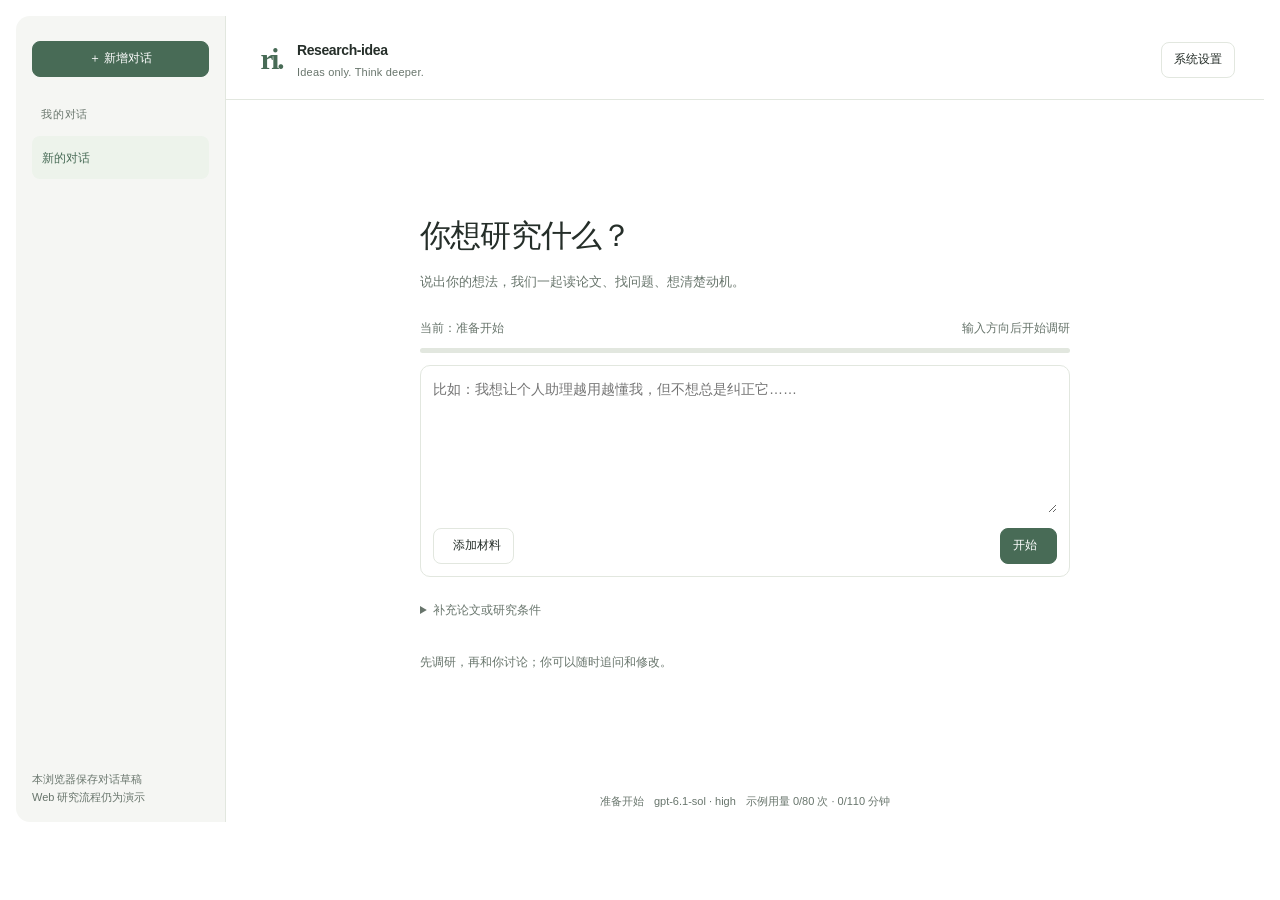
==== src/research_idea/web_assets/index.html @ 81be1375 "Connect Codex model discovery and simplify Web dialogs and progress" ====
<!doctype html>
<html lang="zh-CN"><head><meta charset="utf-8"><meta name="viewport" content="width=device-width, initial-scale=1"><title>Research-idea</title><style>body{margin:0;padding:16px;background:light-dark(#fff,#202421);color-scheme:light dark}#ri-web-preview{max-width:1280px;margin:auto}</style></head><body>
<div id="ri-web-preview" aria-label="Research-idea 0.8.0 界面设计预览">
  <div class="ri-window">
    <aside class="ri-sidebar" aria-label="对话列表"><button type="button" class="ri-button ri-primary" data-action="new">＋ 新增对话</button><div class="ri-sidebarlabel">我的对话</div><div id="ri-conversations"></div><small class="ri-tiny ri-muted" style="margin-top:auto">本浏览器保存对话草稿<br>Web 研究流程仍为演示</small></aside>
    <div class="ri-workspace">
      <header class="ri-header"><div class="ri-brand"><span class="ri-mark">ri.</span><div><b>Research-idea</b><small>Ideas only. Think deeper.</small></div></div><button class="ri-button cursor-interaction" data-action="settings">系统设置</button></header>
      <main id="ri-content"></main>
      <footer class="ri-footer"><span id="ri-status"></span><span id="ri-model-label"></span><span id="ri-budget"></span></footer>
    </div>
  </div>
  <dialog id="ri-dialog" aria-labelledby="ri-dialog-title"><div class="ri-dialog-head"><h2 id="ri-dialog-title">系统设置</h2><button class="ri-button ri-quiet cursor-interaction" data-action="back-discuss" aria-label="关闭弹窗">关闭 ×</button></div><div id="ri-dialog-content"></div><div id="ri-dialog-notice" class="ri-notice" role="status" aria-live="polite"></div></dialog>
  <div id="ri-notice" class="ri-notice" role="status" aria-live="polite"></div>
</div>
<style>
  #ri-web-preview { --ri-bg:light-dark(#fff,#202421);--ri-side:light-dark(#f5f6f3,#191d1a);--ri-surface:light-dark(#f9faf7,#272d28);--ri-text:light-dark(#252e29,#e6ebe6);--ri-muted:light-dark(#68756c,#a7b3a9);--ri-line:light-dark(#e2e7df,#3d473e);--ri-accent:light-dark(#486b56,#b4d3bd);--ri-onaccent:light-dark(#fff,#173322);--ri-soft:light-dark(#edf3eb,#303f32);--ri-warn:light-dark(#8c602c,#dec59d);--ri-warnbg:light-dark(#fbf5e9,#3c3427);--ri-red:light-dark(#ac4f43,#f3b5a8);font-family:Inter,-apple-system,BlinkMacSystemFont,"Segoe UI","PingFang SC","Microsoft YaHei",sans-serif;font-size:14px;line-height:1.65;color:var(--ri-text);width:100%;color-scheme:light dark}
  #ri-web-preview * {box-sizing:border-box} #ri-web-preview [hidden]{display:none!important} #ri-web-preview p,#ri-web-preview h2,#ri-web-preview h3,#ri-web-preview h4{margin:0} #ri-web-preview button,#ri-web-preview input,#ri-web-preview select,#ri-web-preview textarea{font:inherit} #ri-web-preview button{color:inherit} #ri-web-preview a{color:var(--ri-accent);text-underline-offset:3px;overflow-wrap:anywhere} #ri-web-preview svg{flex-shrink:0;width:16px;height:16px;vertical-align:middle} #ri-web-preview button:focus-visible,#ri-web-preview a:focus-visible,#ri-web-preview summary:focus-visible{outline:2px solid var(--ri-accent);outline-offset:3px}
  #ri-web-preview .ri-previewbar{display:flex;justify-content:space-between;align-items:center;gap:12px;flex-wrap:wrap;font-size:12px;color:var(--ri-muted);padding:4px 95px 14px 0} #ri-web-preview .ri-previewbar label{display:flex;align-items:center;gap:8px} #ri-web-preview .ri-previewbar select{padding:4px 7px;border:1px solid var(--ri-line);background:var(--ri-bg);color:var(--ri-text);border-radius:6px}
  #ri-web-preview .ri-window{display:grid;grid-template-columns:202px minmax(0,1fr);border:1px solid var(--ri-line);border-radius:14px;overflow:hidden;background:var(--ri-bg);min-height:820px} #ri-web-preview .ri-sidebar{padding:25px 16px 16px;background:var(--ri-side);display:flex;flex-direction:column;border-right:1px solid var(--ri-line);gap:10px;min-width:0} #ri-web-preview .ri-brand{display:flex;align-items:center;gap:9px;margin-bottom:19px} #ri-web-preview .ri-brand b{font-size:14px;font-weight:600;letter-spacing:-.4px} #ri-web-preview .ri-brand small{display:block;font-size:11px;letter-spacing:.2px;color:var(--ri-muted);margin-top:1px} #ri-web-preview .ri-mark{display:grid;place-content:center;width:33px;height:36px;color:var(--ri-accent);font-family:Georgia,serif;font-size:29px;font-weight:bold;letter-spacing:-2px} #ri-web-preview .ri-sidebarlabel{font-size:11px;color:var(--ri-muted);margin:18px 9px 3px;letter-spacing:.8px} #ri-web-preview .ri-project{display:block;width:100%;background:none;border:0;text-align:left;border-radius:8px;padding:10px;margin-bottom:5px;overflow-wrap:anywhere} #ri-web-preview .ri-project[aria-current="page"]{background:var(--ri-soft);color:var(--ri-accent)} #ri-web-preview .ri-project small{display:block;font-size:11px;color:var(--ri-muted);margin-top:3px} #ri-web-preview .ri-project strong{font-weight:500;font-size:12px} #ri-web-preview .ri-sidebottom{margin-top:auto;padding-top:55px;display:grid;gap:5px} #ri-web-preview .ri-navbutton{display:flex;align-items:center;gap:9px;background:transparent;border:0;border-radius:7px;text-align:left;padding:9px;font-size:12px} #ri-web-preview .ri-navbutton:hover,#ri-web-preview .ri-project:hover{background:var(--ri-soft)} #ri-web-preview .ri-local{display:flex;align-items:center;gap:7px;font-size:11px;color:var(--ri-muted);padding:16px 9px 0;border-top:1px solid var(--ri-line);margin-top:8px} #ri-web-preview .ri-local>span:last-child{margin-left:auto}
  #ri-web-preview .ri-workspace{min-width:0;display:flex;flex-direction:column} #ri-web-preview .ri-header{display:flex;justify-content:space-between;align-items:center;gap:15px;flex-wrap:wrap;padding:23px 29px 18px} #ri-web-preview .ri-overline{display:block;color:var(--ri-muted);font-size:11px;letter-spacing:.3px;margin-bottom:4px} #ri-web-preview .ri-header h2{font-size:18px;letter-spacing:-.4px;font-weight:600} #ri-web-preview .ri-tabs{display:flex;gap:23px;align-items:center;flex-wrap:wrap;padding:0 29px;border-bottom:1px solid var(--ri-line)} #ri-web-preview .ri-tab{display:flex;gap:6px;align-items:center;padding:11px 0;border:0;border-bottom:2px solid transparent;background:none;font-size:12px;white-space:nowrap;color:var(--ri-muted)} #ri-web-preview .ri-tab[aria-current="page"]{border-bottom-color:var(--ri-accent);color:var(--ri-accent);font-weight:600} #ri-web-preview .ri-tab span{font-size:11px} #ri-web-preview .ri-tab-extra{margin-left:auto;font-size:11px} #ri-web-preview #ri-content{padding:25px 29px 28px;flex:1;min-width:0} #ri-web-preview .ri-footer{display:flex;justify-content:space-between;align-items:center;gap:10px;flex-wrap:wrap;padding:12px 23px;border-top:1px solid var(--ri-line);font-size:11px;color:var(--ri-muted);background:var(--ri-surface)} #ri-web-preview .ri-footer>span{display:flex;align-items:center;gap:6px} #ri-web-preview .ri-dot{display:inline-block;width:6px;height:6px;border-radius:50%;background:var(--ri-accent);flex-shrink:0}
  #ri-web-preview .ri-button{display:inline-flex;align-items:center;justify-content:center;gap:7px;min-height:35px;border:1px solid var(--ri-line);background:var(--ri-bg);border-radius:8px;padding:7px 12px;font-size:12px;white-space:normal;text-align:center} #ri-web-preview .ri-button:hover{background:var(--ri-soft)} #ri-web-preview .ri-primary{background:var(--ri-accent);border-color:var(--ri-accent);color:var(--ri-onaccent)} #ri-web-preview .ri-primary:hover{filter:brightness(.96);background:var(--ri-accent)} #ri-web-preview .ri-quiet{border:0;background:transparent;padding-left:5px;padding-right:5px} #ri-web-preview .ri-wide{width:100%} #ri-web-preview .ri-textbutton{background:none;border:0;color:var(--ri-accent);padding:0;text-align:left;text-decoration:underline;text-decoration-color:transparent;text-underline-offset:3px;font-size:inherit} #ri-web-preview .ri-textbutton:hover{text-decoration-color:currentColor} #ri-web-preview .ri-row{display:flex;align-items:center;gap:10px;flex-wrap:wrap} #ri-web-preview .ri-between{justify-content:space-between} #ri-web-preview .ri-muted{color:var(--ri-muted)} #ri-web-preview .ri-small{font-size:12px} #ri-web-preview .ri-tiny{font-size:11px} #ri-web-preview .ri-stack{display:grid;gap:17px} #ri-web-preview .ri-section-title{font-size:16px;font-weight:600;letter-spacing:-.2px} #ri-web-preview .ri-eyebrow{font-size:11px;letter-spacing:1.5px;color:var(--ri-accent);text-transform:uppercase;margin-bottom:7px} #ri-web-preview .ri-pill{display:inline-flex;align-items:center;gap:5px;font-size:11px;color:var(--ri-accent);background:var(--ri-soft);padding:3px 7px;border-radius:5px} #ri-web-preview .ri-rule{border:0;border-top:1px solid var(--ri-line);margin:21px 0} #ri-web-preview .ri-panel{border:1px solid var(--ri-line);border-radius:10px;background:var(--ri-bg);padding:17px} #ri-web-preview .ri-note{border-radius:8px;padding:12px 15px;background:var(--ri-soft);color:var(--ri-accent);font-size:12px} #ri-web-preview .ri-note.warning{background:var(--ri-warnbg);color:var(--ri-warn)} #ri-web-preview .ri-note p+p{margin-top:6px}
  #ri-web-preview .ri-steps{display:flex;align-items:center;justify-content:space-between;gap:9px;font-size:11px;margin-bottom:24px;color:var(--ri-muted);flex-wrap:wrap} #ri-web-preview .ri-step{display:flex;align-items:center;gap:5px} #ri-web-preview .ri-step.current{color:var(--ri-accent);font-weight:600} #ri-web-preview .ri-stepnum{display:grid;place-content:center;width:19px;height:19px;border-radius:50%;background:var(--ri-side)} #ri-web-preview .ri-step.current .ri-stepnum{background:var(--ri-soft)} #ri-web-preview .ri-stepsep{flex:1;height:1px;background:var(--ri-line);min-width:8px}
  #ri-web-preview .ri-intro{display:flex;justify-content:space-between;align-items:flex-start;gap:18px;margin-bottom:20px} #ri-web-preview .ri-intro h3{font-size:20px;letter-spacing:-.5px;font-weight:600;margin-bottom:5px} #ri-web-preview .ri-intro p{color:var(--ri-muted);font-size:12px} #ri-web-preview .ri-background{background:var(--ri-surface);border-radius:9px;padding:15px 18px;margin-bottom:20px;font-size:12px} #ri-web-preview details summary{color:var(--ri-muted);font-size:12px;cursor:inherit} #ri-web-preview details[open] summary{margin-bottom:10px} #ri-web-preview .ri-background p{margin:6px 0 10px} #ri-web-preview .ri-candidates{display:grid;gap:10px;margin:13px 0 21px} #ri-web-preview .ri-candidate{border:1px solid var(--ri-line);border-radius:9px;padding:14px 16px} #ri-web-preview .ri-candidate.suggested{border-color:color-mix(in srgb,var(--ri-accent) 40%,var(--ri-line))} #ri-web-preview .ri-candidate h4{font-size:14px;font-weight:600;margin:6px 0 6px} #ri-web-preview .ri-candidate p{font-size:12px;color:var(--ri-muted)} #ri-web-preview .ri-candidate details{margin-top:10px;font-size:12px} #ri-web-preview .ri-candidate details p{margin:7px 0;color:var(--ri-text)} #ri-web-preview .ri-question{display:flex;gap:10px;margin:18px 0 15px;font-size:13px} #ri-web-preview .ri-question>i,#ri-web-preview .ri-question>svg{color:var(--ri-accent);margin-top:3px} #ri-web-preview .ri-question small{display:block;color:var(--ri-muted);font-size:11px;margin-top:5px}
  #ri-web-preview .ri-composer{border:1px solid var(--ri-line);border-radius:10px;padding:12px;background:var(--ri-bg)} #ri-web-preview .ri-composer textarea{width:100%;resize:vertical;min-height:65px;border:0;outline-offset:3px;background:transparent;color:var(--ri-text);font-size:13px;padding:0} #ri-web-preview .ri-composer .ri-row{margin-top:8px} #ri-web-preview .ri-next{margin-top:14px;display:flex;justify-content:space-between;align-items:center;gap:12px;flex-wrap:wrap} #ri-web-preview .ri-message{padding:12px 14px;background:var(--ri-surface);border-radius:8px;margin:12px 0;font-size:12px;overflow-wrap:anywhere} #ri-web-preview .ri-message strong{display:block;font-size:11px;color:var(--ri-muted);margin-bottom:4px} #ri-web-preview .ri-message.user{margin-left:32px;background:var(--ri-soft)}
  #ri-web-preview .ri-welcome{padding:37px 12px 23px;max-width:650px;margin:auto} #ri-web-preview .ri-welcome h3{font-family:Georgia,"Songti SC",serif;font-weight:500;font-size:31px;line-height:1.35;letter-spacing:-.8px;margin:14px 0} #ri-web-preview .ri-welcome>p{font-size:13px;color:var(--ri-muted);margin-bottom:26px} #ri-web-preview .ri-welcome textarea{min-height:135px} #ri-web-preview .ri-presets{display:flex;gap:9px;flex-wrap:wrap;margin:18px 0} #ri-web-preview .ri-presets button{background:var(--ri-side);border:0;border-radius:7px;font-size:11px;padding:7px 10px} #ri-web-preview .ri-welcome .ri-note{margin-top:28px}
  #ri-web-preview .ri-logline{display:grid;grid-template-columns:51px 1fr;gap:10px;padding:12px 0;border-bottom:1px solid var(--ri-line);font-size:12px} #ri-web-preview .ri-logline small{font-size:11px;color:var(--ri-muted)} #ri-web-preview .ri-logtag{font-size:11px;color:var(--ri-accent);padding-top:2px} #ri-web-preview .ri-running{padding:20px 0} #ri-web-preview .ri-running h3{font-size:21px;font-weight:600;margin:13px 0 7px} #ri-web-preview .ri-spinner{display:inline-block;width:17px;height:17px;border:2px solid var(--ri-line);border-top-color:var(--ri-accent);border-radius:50%;animation:ri-spin 1.2s linear infinite} @keyframes ri-spin{to{transform:rotate(360deg)}} @media(prefers-reduced-motion:reduce){#ri-web-preview .ri-spinner{animation:none}}
  #ri-web-preview .ri-formgrid{display:grid;grid-template-columns:1fr 1fr;gap:16px} #ri-web-preview .ri-field{display:grid;gap:6px;min-width:0;font-size:12px} #ri-web-preview .ri-field>span{font-weight:500} #ri-web-preview .ri-field small{font-size:11px;color:var(--ri-muted)} #ri-web-preview .ri-input,#ri-web-preview .ri-field input,#ri-web-preview .ri-field select,#ri-web-preview .ri-field textarea{width:100%;min-width:0;min-height:36px;padding:8px 10px;border:1px solid var(--ri-line);border-radius:7px;color:var(--ri-text);background:var(--ri-bg);font-size:12px} #ri-web-preview .ri-field textarea{min-height:88px;resize:vertical} #ri-web-preview .ri-check{display:flex;align-items:center;gap:8px;font-size:12px} #ri-web-preview input[type=checkbox]{accent-color:var(--ri-accent);width:15px;height:15px;min-height:0} #ri-web-preview .ri-full{grid-column:1/-1} #ri-web-preview .ri-subtabs{display:flex;gap:6px;flex-wrap:wrap;margin-bottom:25px} #ri-web-preview .ri-subtab{border:0;border-radius:6px;background:transparent;padding:7px 10px;font-size:12px;color:var(--ri-muted)} #ri-web-preview .ri-subtab[aria-current="page"]{background:var(--ri-soft);color:var(--ri-accent)} #ri-web-preview .ri-settings-end{margin-top:23px;padding-top:17px;border-top:1px solid var(--ri-line);display:flex;justify-content:space-between;gap:10px;align-items:center} #ri-web-preview .ri-venues{display:grid;grid-template-columns:repeat(4,minmax(0,1fr));gap:8px} #ri-web-preview .ri-venues label{font-size:11px} #ri-web-preview .ri-account{display:flex;gap:12px;align-items:center;margin:15px 0 22px;padding:13px;background:var(--ri-surface);border-radius:8px} #ri-web-preview .ri-account strong{font-weight:500;font-size:12px} #ri-web-preview .ri-account small{display:block;font-size:11px;color:var(--ri-muted)}
  #ri-web-preview .ri-paper{padding:17px 0;border-bottom:1px solid var(--ri-line)} #ri-web-preview .ri-paper h4{font-size:13px;font-weight:600;line-height:1.5;margin:7px 0} #ri-web-preview .ri-paper p{font-size:12px;color:var(--ri-muted);margin:5px 0 10px} #ri-web-preview .ri-paper .ri-row{font-size:11px;color:var(--ri-muted)} #ri-web-preview .ri-quote{border-left:2px solid var(--ri-accent);padding:10px 14px;background:var(--ri-surface);font-size:12px;margin:12px 0;overflow-wrap:anywhere} #ri-web-preview .ri-report{max-width:650px;margin:auto} #ri-web-preview .ri-report h3{font-family:Georgia,"Songti SC",serif;font-size:26px;font-weight:500;line-height:1.5;margin:13px 0 24px} #ri-web-preview .ri-report section{margin:22px 0} #ri-web-preview .ri-report h4{font-size:12px;font-weight:600;color:var(--ri-accent);margin-bottom:7px} #ri-web-preview .ri-report p{font-size:13px;line-height:1.95} #ri-web-preview .ri-report .ri-cite{display:inline;padding:0 3px;color:var(--ri-accent);font-size:11px;background:var(--ri-soft);border:0;border-radius:3px} #ri-web-preview .ri-memoryitem{padding:15px 0;border-bottom:1px solid var(--ri-line);font-size:12px} #ri-web-preview .ri-memoryitem p{margin:8px 0} #ri-web-preview .ri-helpstep{display:flex;gap:13px;align-items:flex-start;padding:15px 0} #ri-web-preview .ri-helpstep>b{display:grid;place-content:center;background:var(--ri-soft);color:var(--ri-accent);border-radius:50%;width:26px;height:26px;flex-shrink:0;font-size:12px} #ri-web-preview .ri-helpstep p{font-size:12px;color:var(--ri-muted);margin-top:4px} #ri-web-preview .ri-notice{min-height:29px;padding:7px 2px;color:var(--ri-accent);font-size:12px} #ri-web-preview .ri-empty{padding:55px 10px;text-align:center;color:var(--ri-muted)} #ri-web-preview .ri-empty h3{color:var(--ri-text);font-weight:500;margin-bottom:10px} #ri-web-preview .ri-helpmap{display:grid;grid-template-columns:125px 1fr;gap:12px;font-size:12px} #ri-web-preview .ri-helpmap span:nth-child(odd){color:var(--ri-accent)}
  @media(min-width:801px){#ri-web-preview[data-compact="true"] .ri-window{grid-template-columns:166px minmax(0,1fr)}}
  @media(max-width:800px){#ri-web-preview .ri-window{grid-template-columns:166px minmax(0,1fr)}#ri-web-preview .ri-sidebar{padding:20px 10px 13px}#ri-web-preview .ri-brand{gap:5px}#ri-web-preview .ri-brand b{font-size:12px}#ri-web-preview .ri-brand small{font-size:11px}#ri-web-preview .ri-header{padding:20px}#ri-web-preview #ri-content{padding:22px 20px}#ri-web-preview .ri-tabs{padding:0 20px;gap:16px}#ri-web-preview .ri-tab-extra{margin-left:0}#ri-web-preview .ri-steps{font-size:11px;gap:5px}#ri-web-preview .ri-stepsep{min-width:3px}#ri-web-preview .ri-venues{grid-template-columns:repeat(3,minmax(0,1fr))}}
  @media(max-width:600px){#ri-web-preview .ri-previewbar{padding-right:0}#ri-web-preview .ri-window{grid-template-columns:1fr;min-height:0}#ri-web-preview .ri-sidebar{border-right:0;border-bottom:1px solid var(--ri-line);padding:12px;display:grid;grid-template-columns:1fr auto;gap:8px}#ri-web-preview .ri-brand{margin:0}#ri-web-preview .ri-sidebar>.ri-button{width:auto}#ri-web-preview .ri-sidebarlabel,#ri-web-preview #ri-projects,#ri-web-preview .ri-sidebottom .ri-local{display:none}#ri-web-preview .ri-sidebottom{padding:0;display:flex;margin:0;justify-content:flex-end}#ri-web-preview .ri-navbutton{font-size:11px;padding:7px}#ri-web-preview .ri-header{padding:17px 16px}#ri-web-preview .ri-header h2{font-size:17px}#ri-web-preview .ri-header>.ri-button{font-size:11px}#ri-web-preview .ri-tabs{padding:0 16px;gap:14px}#ri-web-preview .ri-tab{font-size:11px}#ri-web-preview .ri-tab-extra{font-size:11px}#ri-web-preview #ri-content{padding:20px 16px}#ri-web-preview .ri-formgrid{grid-template-columns:1fr}#ri-web-preview .ri-venues{grid-template-columns:repeat(2,minmax(0,1fr))}#ri-web-preview .ri-intro{flex-wrap:wrap}#ri-web-preview .ri-steps{justify-content:flex-start;row-gap:8px;font-size:11px}#ri-web-preview .ri-stepsep{flex:0;width:6px}#ri-web-preview .ri-welcome{padding:20px 0}#ri-web-preview .ri-welcome h3{font-size:27px}#ri-web-preview .ri-next{align-items:stretch}#ri-web-preview .ri-next>.ri-button{width:100%}#ri-web-preview .ri-helpmap{grid-template-columns:95px 1fr}#ri-web-preview .ri-footer{padding:12px 16px;font-size:11px}#ri-web-preview .ri-previewbar>span .ri-muted{display:block}#ri-web-preview .ri-field input,#ri-web-preview .ri-field select,#ri-web-preview .ri-field textarea,#ri-web-preview .ri-composer textarea{font-size:16px}}
  @media(pointer:coarse){#ri-web-preview button,#ri-web-preview select{min-height:44px}}
  #ri-web-preview .ri-window{min-height:650px}
  #ri-web-preview .ri-overline{display:none}
  #ri-web-preview .ri-steps{display:none}
  #ri-web-preview .ri-materials{margin-left:auto;padding:10px 0}
  #ri-web-preview .ri-materials[open]{flex-basis:100%;margin:0}
  #ri-web-preview .ri-materials .ri-row{margin:10px 0}
  #ri-web-preview .ri-advanced{margin-top:24px}
  #ri-web-preview .ri-welcome{padding:65px 0 45px}
  #ri-web-preview .ri-welcomehint{margin-top:32px!important;font-size:12px!important}
  #ri-web-preview .ri-conversation{font-size:14px;line-height:1.85;max-width:680px;margin:auto}
  #ri-web-preview .ri-conversation p{margin:14px 0}
  #ri-web-preview .ri-conversation h4{margin-top:20px;font-size:15px;font-weight:600}
  #ri-web-preview .ri-speaker{display:flex;align-items:center;gap:8px;font-size:12px;font-weight:600;color:var(--ri-accent);margin-bottom:18px}
  #ri-web-preview .ri-speaker span{margin-left:auto;font-weight:400;color:var(--ri-muted)}
  #ri-web-preview .ri-next{margin:24px 0 12px}
  #ri-web-preview .ri-composer textarea{font-size:14px}
  @media(max-width:600px){#ri-web-preview .ri-welcome{padding:24px 0}#ri-web-preview .ri-window{min-height:0}#ri-web-preview .ri-conversation{font-size:14px}}
  #ri-web-preview .ri-window{display:grid;grid-template-columns:210px minmax(0,1fr);min-height:720px;border:0}
  #ri-web-preview .ri-header{border-bottom:1px solid var(--ri-line)}
  #ri-web-preview .ri-header .ri-brand{margin:0}
  #ri-web-preview #ri-content{width:100%;max-width:800px;margin:auto;padding:36px 22px;min-height:500px}
  #ri-web-preview .ri-footer{max-width:800px;margin:auto;background:none;border:0}
  #ri-web-preview dialog{color:var(--ri-text);background:var(--ri-bg);border:1px solid var(--ri-line);border-radius:16px;width:min(740px,calc(100vw - 32px));max-height:85vh;padding:24px;overflow:auto;box-shadow:0 20px 80px #0003}
  #ri-web-preview dialog::backdrop{background:#0005;backdrop-filter:blur(3px)}
  #ri-web-preview .ri-dialog-head{display:flex;align-items:center;justify-content:space-between;gap:16px;margin-bottom:24px}
  #ri-web-preview .ri-dialog-head h2{font-size:20px;font-weight:600}
  #ri-web-preview .ri-stepcard{display:flex;justify-content:space-between;align-items:center;gap:12px;padding:12px 15px;margin:9px 0;background:var(--ri-surface);border-radius:9px;font-size:13px}
  #ri-web-preview .ri-stepcard small{display:block;color:var(--ri-muted);font-size:12px}
  #ri-web-preview .ri-modal-links{display:flex;flex-wrap:wrap;gap:8px;margin-top:24px;border-top:1px solid var(--ri-line);padding-top:20px}
  #ri-web-preview .ri-stage-progress{margin:22px 0 12px;font-size:12px;color:var(--ri-muted)}
  #ri-web-preview .ri-stage-progress progress{display:block;width:100%;height:5px;appearance:none;border:0;border-radius:5px;overflow:hidden;background:var(--ri-line);margin-top:10px}
  #ri-web-preview progress::-webkit-progress-bar{background:var(--ri-line)}
  #ri-web-preview progress::-webkit-progress-value{background:var(--ri-accent)}
  #ri-web-preview progress::-moz-progress-bar{background:var(--ri-accent)}
  #ri-web-preview .ri-discussion-hint{font-size:12px;color:var(--ri-muted);margin:12px 0!important}
  @media(max-width:600px){#ri-web-preview dialog{padding:18px}#ri-web-preview #ri-content{padding:26px 8px}#ri-web-preview .ri-stepcard{flex-wrap:wrap}#ri-web-preview .ri-window{grid-template-columns:1fr}#ri-web-preview .ri-sidebar{display:block}#ri-web-preview .ri-sidebarlabel{display:block}#ri-web-preview #ri-conversations{display:flex;flex-wrap:wrap;gap:6px;margin:12px 0}#ri-web-preview #ri-conversations button{width:auto}#ri-web-preview .ri-sidebar>small{display:none}}
</style>
<script>
(() => {
  const root = document.getElementById('ri-web-preview');
  const h = value => String(value ?? '').replace(/[&<>"']/g, c => ({'&':'&amp;','<':'&lt;','>':'&gt;','"':'&quot;',"'":'&#39;'}[c]));
  const icon = name => `<i data-lucide="${name}" aria-hidden="true"></i>`;
  const btn = (action, label, primary=false) => `<button type="button" class="ri-button ${primary?'ri-primary':''} cursor-interaction" data-action="${action}">${label}</button>`;
  const projects = ['新的对话'];
  const conversations = [{}];
  const venues = ['NeurIPS','ICML','ICLR','ACL','EMNLP','NAACL','COLM','AAAI','IJCAI','AAMAS','KDD','ICDM','ICDE','SIGMOD','VLDB','ACM MM','CVPR','ICCV','SIGIR','WWW'];
  const catalogs = {}; let loadingModels=false; let modelRequest=0;
  const state = {page:'discussion',phase:'new',project:0,settings:'model',memory:'notes',paper:null,draft:'',topic:'',messages:[],scope:'research',files:[],customSkills:[],model:'gpt-6.1-sol',effort:'high',backend:'codex',calls:80,minutes:110,papers:6,fields:{},chosenVenues:new Set(venues),search:'',sort:'relevance'};
  const papers = [
    {title:'Aligning LLM Agents by Learning Latent Preference from User Edits',short:'PRELUDE / CIPHER',venue:'NeurIPS 2024',year:2024,status:'已阅读全文',kind:'学习用户偏好',url:'https://arxiv.org/abs/2404.15269',impact:'用户的编辑可以转化成偏好，帮助减少后续修改。它是当前问题必须认真比较的已有回应。'},
    {title:'Context Steering: Controllable Personalization at Inference Time',short:'Context Steering',venue:'arXiv · cs',year:2024,status:'已阅读全文',kind:'应用已知偏好',url:'https://arxiv.org/abs/2405.01768',impact:'给定用户偏好，已有方法可以影响新请求的回答。跨请求使用偏好本身不能直接当作新的问题。'},
    {title:'待补充的最接近工作',short:'主动偏好获取',venue:'检索计划',year:2026,status:'待检索',kind:'当前阅读问题',url:'',impact:'重点查清：主动询问取得哪些信息，是否仍要求用户重新检查已经委托的内容。'}
  ];
  const notes = ['利用过去交流减少用户反复交代，同时理解不同情境下的选择。','不预设困难一定来自记忆过时；先看现有方法已经解决什么。','只形成背景、现有方法、问题、动机与研究主张。'];
  const saved = window.openai?.widgetState?.privateContent;
  if(saved && saved.design===2 && ['discussion','papers','report','memory','settings','help'].includes(saved.page)){state.page=saved.page;if(['new','running','direction','problem','done','error','stopped'].includes(saved.phase))state.phase=saved.phase;}
  const persist = () => {saveConversation();storeConversations();window.openai?.setWidgetState?.({modelContent:{preview:'Research-idea 0.8.0',page:state.page,phase:state.phase},privateContent:{design:2,page:state.page,phase:state.phase}})?.catch(()=>{});};
  const notify = text => {root.querySelector('#ri-notice').textContent=text;root.querySelector('#ri-dialog-notice').textContent=text;};
  const field = (name,label,value,type='text',hint='') => `<label class="ri-field"><span>${label}</span><input name="${name}" type="${type}" value="${h(state.fields[name]??value)}" ${type==='number'?'min="1" step="1"':''}>${hint?`<small>${hint}</small>`:''}</label>`;
  const select = (name,label,options,value,hint='') => `<label class="ri-field"><span>${label}</span><select name="${name}">${options.map(x=>{const [v,l]=Array.isArray(x)?x:[x,x];return `<option value="${h(v)}" ${String(state.fields[name]??value)===String(v)?'selected':''}>${h(l)}</option>`}).join('')}</select>${hint?`<small>${hint}</small>`:''}</label>`;
  const check = (name,label,yes=true) => `<label class="ri-check"><input type="checkbox" name="${name}" ${(state.fields[name]??yes)?'checked':''}>${label}</label>`;
  const steps = () => {const current={new:0,running:2,direction:1,problem:3,done:4,error:2,stopped:2}[state.phase];return `<div class="ri-steps" aria-label="研究进度">${['调研方向','讨论方向','深入比较','讨论问题','研究主张'].map((x,i)=>`${i?'<span class="ri-stepsep"></span>':''}<span class="ri-step ${i===current?'current':''}" ${i===current?'aria-current="step"':''}><span class="ri-stepnum">${i<current?'✓':i+1}</span>${x}</span>`).join('')}</div>`};
  function composer(){return `${stageProgress()}<p class="ri-discussion-hint">在这里讨论、修改当前内容，也可以要求补查文献。准备进入下一阶段时，点击<strong>继续</strong>。</p><div class="ri-composer"><textarea id="ri-draft" aria-label="给研究助手的意见" placeholder="直接说哪里不合理，或让它把一个地方讲清楚…">${h(state.draft)}</textarea><div class="ri-row ri-between"><div class="ri-row"><button class="ri-button ri-quiet cursor-interaction" data-action="input-file">${icon('paperclip')} 添加文字材料</button><span class="ri-tiny ri-muted">发送：讨论与修改</span></div>${btn('send','发送 '+icon('arrow-up'),true)}</div></div>`;}
  function logs(){return `<div class="ri-logline"><span class="ri-logtag">检索</span><div>按不同思路检索，筛选相关论文<br><small>初步发现 → 按相关度与时间选读</small></div></div><div class="ri-logline"><span class="ri-logtag">阅读</span><div>核对 CIPHER 的偏好更新规则<br><button class="ri-textbutton cursor-interaction" data-paper="0">查看论文及 Algorithm 1</button></div></div><div class="ri-logline"><span class="ri-logtag">分析方法</span><div>理解原文 · 比较已有回应 · 推导问题与动机</div></div><div class="ri-logline"><span class="ri-logtag">本轮变化</span><div>合并相近方向，保留已有方法取得的进展<br><button class="ri-textbutton cursor-interaction" data-action="changes">查看具体修订</button></div></div>`;}
  function running(){const error=state.phase==='error',stopped=state.phase==='stopped';return `${stageProgress()}<div class="ri-running"><div class="ri-row">${error?icon('circle-alert'):stopped?icon('pause'):'<span class="ri-spinner" aria-label="正在运行"></span>'}<span class="ri-small ri-muted">${error?'模型连接暂时中断':stopped?'已停止，进度已保存':state.runStep===1?'正在调研方向':'正在深入比较'}</span></div><h3>${error?'这一步暂时没有完成':stopped?'随时可以从这里继续':state.runStep===1?'检索论文，梳理已有方法':'正在核对最接近工作的细节'}</h3><p class="ri-small ri-muted">${error?'网络连接失败 · 第 1 / 10 次重试 · 30 秒后自动重试':stopped?'已经完成的阅读和讨论会继续使用。':state.runStep===1?'演示状态；真实调研请使用 CLI。':'当前阅读：PRELUDE / CIPHER · Algorithm 1 与相邻解释'}</p></div>${error?`<div class="ri-note warning">已保存之前的研究进度。可以立即重试，也可以检查模型连接。<div class="ri-row" style="margin-top:12px">${btn('retry','立即重试',true)}${btn('model','检查连接')}${btn('stop','停止任务')}</div></div><details style="margin-top:18px"><summary class="cursor-interaction">错误详情与其他情况</summary><p class="ri-small">网络、API、模型不可用或额度不足会显示具体原因。最多每 30 秒重试一次，共 10 次；仍失败则停下并保留进度。预算用完时可调整预算后继续。</p></details>`:stopped?btn('resume','恢复研究 '+icon('play'),true):`<div class="ri-note">正在运行，输入区暂时收起。完成当前阶段后会自动停下来与你讨论。</div><div style="margin-top:17px">${btn('stop',icon('square')+' 停止并保留进度')}</div>`}${stepButtons()}<details style="margin-top:20px"><summary class="cursor-interaction">详细运行记录</summary><p class="ri-tiny ri-muted">阶段：逐个深入 · 已保存的阅读可恢复 · 记录包含任务摘要、引用校验和重试情况。</p></details>`;}
  function literature(){if(state.paper!==null)return paperDetail();const query=state.search.toLowerCase();let list=papers.map((p,i)=>({...p,i})).filter(p=>`${p.title} ${p.short} ${p.kind}`.toLowerCase().includes(query));if(state.sort==='recent')list.sort((a,b)=>b.year-a.year);return `<div class="ri-intro"><div><h3>文献与依据</h3><p>先看为什么读这篇，再按需打开全文和原文位置。</p></div>${btn('import-papers',icon('plus')+' 导入论文')}</div><div class="ri-row"><input class="ri-input" id="ri-paper-search" style="flex:1;width:auto" value="${h(state.search)}" placeholder="搜索已有论文" aria-label="搜索已有论文"><select class="ri-input" id="ri-paper-sort" style="width:auto" aria-label="论文排序"><option value="relevance" ${state.sort==='relevance'?'selected':''}>按相关度</option><option value="recent" ${state.sort==='recent'?'selected':''}>按时间</option></select></div><details style="margin-top:15px"><summary class="cursor-interaction">手动补查文献</summary><div class="ri-row"><input class="ri-input" id="ri-manual-query" style="flex:1;width:auto" placeholder="输入标题或检索词" aria-label="补查论文标题或检索词">${btn('manual-search','检索')}</div>${check('manual_fulltext','同时尝试获取正文')}</details><div class="ri-row ri-between" style="margin-top:19px"><span class="ri-tiny ri-muted">${list.length} 条记录 · 正文、摘要与检索计划分别标记</span><button class="ri-textbutton ri-tiny cursor-interaction" data-action="search-settings">调整范围与会议</button></div>${list.length?list.map(p=>`<article class="ri-paper"><div class="ri-row"><span class="ri-pill">${h(p.status)}</span><span>${h(p.venue)}</span><span>${h(p.kind)}</span></div><h4>${h(p.title)}</h4><p>${h(p.impact)}</p><div class="ri-row"><button class="ri-textbutton cursor-interaction" data-paper="${p.i}">阅读要点与依据 ${icon('arrow-right')}</button>${p.url?`<a href="${p.url}" target="_blank" rel="noopener noreferrer">论文链接 ↗</a>`:''}</div></article>`).join(''):'<div class="ri-empty">没有匹配的记录，可以换个关键词或手动补查。</div>'}${state.files.length?`<div class="ri-note" style="margin-top:18px">已选择的文件（预览）：${state.files.map(h).join('、')}<br>正式版会在导入后提取正文并显示读取状态。</div>`:''}`;}
  function paperDetail(){const p=papers[state.paper];return `<button class="ri-button ri-quiet cursor-interaction" data-action="paper-back">${icon('arrow-left')} 返回文献</button><div class="ri-stack" style="margin-top:18px"><span class="ri-pill">${h(p.status)} · ${h(p.venue)}</span><h3 class="ri-section-title">${h(p.title)}</h3>${p.url?`<div class="ri-row"><a href="${p.url}" target="_blank" rel="noopener noreferrer">打开论文 ↗</a><a href="${p.url.replace('/abs/','/pdf/')}" target="_blank" rel="noopener noreferrer">打开全文 ↗</a></div>`:''}<div class="ri-note"><strong>对当前问题有什么影响？</strong><p>${h(p.impact)}</p></div>${state.paper===0?`<section><h4 class="ri-small">方法实际上怎样做？</h4><p class="ri-small" style="margin-top:8px">从用户的修改中归纳偏好，按当前情境检索过去的偏好。编辑量很小时沿用当前估计；编辑量较大时重新解释修改，再写入历史。</p></section><section><h4 class="ri-small">原文依据</h4><div class="ri-quote"><span class="ri-pill">作者的方法描述</span><p style="margin-top:9px">“if cₜ ≤ δ then”</p><small class="ri-muted">Algorithm 1 · 阈值分支</small></div><p class="ri-small">这条规则说明了更新怎样发生；“用户有没有认真检查”仍是需要另行讨论的信息。</p></section>`:`<section><h4 class="ri-small">阅读重点</h4><p class="ri-small" style="margin-top:8px">比较它实际可用的信息、产生的效果，以及与当前研究问题的关系。</p></section>`}<details><summary class="cursor-interaction">展开完整论文分析</summary><div class="ri-small">研究问题 · 研究动机 · 核心洞见 · 具体方法 · 已有工作差异 · 实验设计 · 结果与解释 · 结论边界 · 研究启发</div></details>${btn('ask-paper','围绕这篇论文继续讨论')}</div>`;}
  const reportSections=[['背景','长期个人助理需要利用过去交流减少重复说明，同时理解用户在不同时间与情境下的选择。它越好用，用户就越可能把检查和判断也交给它。'],['现有方法','记忆检索、偏好学习和主动澄清已经帮助系统利用历史、吸收纠正。CIPHER 从用户修改中学习偏好，减少后续编辑，说明这条路线已有实际进展。'],['问题','用户少修改，可能是回答更合意，也可能是用户少检查了。被省去的检查，恰好可能是发现误解、产生纠正信息的工作。已有反馈利用机制正常发挥之后，这部分信息仍可能没有产生。'],['动机','如果维持准确理解始终要求用户重新审阅，助理实际省下的工作就值得重新理解。我们希望弄清，哪些正常互动能持续提供纠正，哪些仍依赖用户已经委托出去的检查。'],['研究主张','研究长期个性化带来的检查减少，如何影响纠正信息的产生，以及助理后续修正和复用用户理解的能力。']];
  function report(){if(state.phase!=='done')return `<div class="ri-empty">${icon('file-text')}<h3 style="margin-top:12px">研究主张会从讨论中形成</h3><p class="ri-small">先比较问题、说清动机。讨论完成后，点击“继续整理研究主张”。</p><div style="margin-top:20px">${btn('back-discuss','回到当前讨论',true)}</div></div>`;return `<div class="ri-row ri-between"><span class="ri-pill">研究主张 · 当前版本</span><div class="ri-row">${btn('download-md',icon('download')+' Markdown')}${btn('download-json','JSON')}</div></div><article class="ri-report"><div class="ri-eyebrow" style="margin-top:27px">Research question</div><h3>用户少检查后，助理还能持续修正对用户的理解吗？</h3>${reportSections.map(([title,text],i)=>`<section><h4>${title}</h4><p>${text}${i===1?' <button class="ri-cite cursor-interaction" data-paper="0">CIPHER ↗</button>':''}</p></section>`).join('')}</article><div class="ri-next"><span class="ri-tiny ri-muted">自动保存到 idea-时间戳 / report.md</span>${btn('revise','继续讨论与修订 '+icon('message-circle'),true)}</div><details style="margin-top:20px"><summary class="cursor-interaction">版本、保存位置与详细材料</summary><div class="ri-stack ri-small"><div>当前版本保留本轮纠正；历史讨论和原文依据随项目保存。</div>${btn('changes','查看修订记录')}${btn('output','更改保存目录')}${btn('export','重新导出已有报告')}</div></details>`;}
  function memory(){return `<div class="ri-intro"><div><h3>要点与历史</h3><p>知道它记住了什么，也能找到你当时怎么说。</p></div></div><div class="ri-subtabs">${[['notes','现行要点'],['changes','本轮修改'],['history','完整对话']].map(([v,l])=>`<button class="ri-subtab cursor-interaction" data-memory="${v}" aria-current="${state.memory===v?'page':'false'}">${l}</button>`).join('')}</div>${state.memory==='notes'?notes.map((x,i)=>`<div class="ri-memoryitem"><div class="ri-row ri-between"><span class="ri-pill">持续研究要求</span><button class="ri-textbutton ri-tiny cursor-interaction" data-correct="${i}">纠正这条</button></div><p>${h(x)}</p><button class="ri-textbutton ri-tiny cursor-interaction" data-action="history">查看来源原话</button></div>`).join('')+'<details style="margin-top:18px"><summary class="cursor-interaction">已结束的临时要求</summary><p class="ri-small">“这轮先简明解释” · 仅本轮有效 · 已结束。原话仍保留，不作为之后的长期偏好。</p></details>':state.memory==='changes'?`<div class="ri-stack"><div class="ri-note">本轮修改已保存，后续研究会使用修订后的版本。</div><div class="ri-memoryitem"><span class="ri-tiny ri-muted">问题理解</span><p>从“记忆没有及时更新”改为“用户参与改变后，纠正信息如何产生”。</p></div><div class="ri-memoryitem"><span class="ri-tiny ri-muted">已有工作比较</span><p>保留已有情境学习和主动澄清的作用，不把编辑减少直接说成失败。</p><button class="ri-textbutton cursor-interaction" data-paper="0">对应论文与依据</button></div></div>`:`<label class="ri-field"><span>查找过去的讨论</span><input id="ri-history-search" placeholder="例如：记忆过时、少修改、资源限制"></label><div id="ri-history-items">${historyRows('')}</div>`}`;}
  function historyRows(q){return [{role:'你 · 方向讨论',text:'不要预先认定问题一定来自记忆过时，也不要把普通情境推荐直接说成创新。'},{role:'研究助手 · 方向讨论',text:'先保留不同解释，再比较已有方法正常发挥后还可能留下什么困难。'},{role:'你 · 问题讨论',text:'不要把少修改直接说成问题，要比较用户是不是减少了检查。'},...state.messages.map(x=>({role:x.role==='user'?'你':'交互演示',text:x.text}))].filter(x=>x.text.includes(q)).map(x=>`<div class="ri-message"><strong>${h(x.role)}</strong>${h(x.text)}</div>`).join('')||'<div class="ri-empty">没有匹配的对话。</div>';}
  function advancedSettingsBody(){if(state.settings==='model')return `<div class="ri-formgrid">${select('backend','模型连接方式',[['codex','本地 Codex CLI'],['claude','本地 Claude Code'],['openai','OpenAI-compatible API'],['anthropic','Anthropic API']],state.backend,'已有本地登录可以直接沿用。')}${modelSelect()}</div>${['codex','claude'].includes(state.backend)?`<div class="ri-account">${icon('circle-user-round')}<div><strong>${state.backend==='codex'?'Codex':'Claude Code'} 本地连接</strong><small>模型目录不代表登录或调用权限验证</small></div><button type="button" class="ri-button cursor-interaction" style="margin-left:auto" data-action="check-account">检查连接</button></div>`:`<div class="ri-formgrid" style="margin-top:18px">${field('base_url','API 地址',state.backend==='anthropic'?'https://api.anthropic.com/v1':'https://api.openai.com/v1')}${field('api_key_env','密钥环境变量名',state.backend==='anthropic'?'ANTHROPIC_API_KEY':'OPENAI_API_KEY','text','读取本机环境变量；此处不显示密钥内容。')}</div>`}<div style="margin-top:18px">${state.backend==='codex'?select('effort','思考强度',[['inherit','沿用 Codex 配置'],['none','none'],['minimal','minimal'],['low','low · 较快'],['medium','medium · 适中'],['high','high · 更充分'],['xhigh','xhigh'],['max','max'],['ultra','ultra']],state.effort,'可用档位以所选模型实际支持为准。'):'<div class="ri-note">此后端沿用自身的思考设置。</div>'}</div><details style="margin-top:19px"><summary class="cursor-interaction">本地模型目录与高级连接设置</summary><div class="ri-stack"><p class="ri-small">本地记录：gpt-6.1-sol。目录记录不等于账户实时可用列表。</p><div class="ri-formgrid">${field('codex_profile','Codex 配置档（选填）','')}${field('codex_bin','Codex 路径','codex')}${field('max_output_tokens','单次最大输出 token',8192,'number')}${select('api_max_tokens_field','API 输出长度字段',['max_completion_tokens','max_tokens'],'max_completion_tokens')}</div>${btn('login-help','查看登录与 API 配置说明')}</div></details>`;
    if(state.settings==='search')return `<div class="ri-formgrid">${select('auto_search','资料来源',[['yes','联网检索＋已导入资料'],['no','只使用已导入资料']],'yes')}${select('search_source','检索渠道',[['hybrid','会议与 arXiv'],['arxiv','arXiv'],['openalex','OpenAlex / 会议索引']],'hybrid')}${select('date_mode','arXiv 时间方式',[['rolling','动态滚动窗口'],['fixed','固定日期范围']],state.fields.date_mode||'rolling')}${select('conference_policy','会议届次',[['latest','优先最新公开一届'],['window','按日期窗口筛选']],'latest','最新一届尚不可获取时使用上一届。')}</div><div class="ri-formgrid" style="margin-top:17px">${state.fields.date_mode==='fixed'?field('since','起始日期','2026-05-01','date')+field('until','截止日期','2026-11-01','date'):field('strategy_months','背景与思路参考 · 最近月数',12,'number')+field('novelty_months','近期工作对照 · 最近月数',6,'number')}</div><div class="ri-row ri-between" style="margin:21px 0 13px"><span class="ri-small">参考会议</span><div class="ri-row">${btn('venues-all','全部选中')}${btn('venues-core','LLM / NLP 常用')}</div></div><div class="ri-venues">${venues.map(x=>`<label class="ri-check"><input type="checkbox" data-venue="${x}" ${state.chosenVenues.has(x)?'checked':''}>${x}</label>`).join('')}</div><details style="margin-top:21px"><summary class="cursor-interaction">分类、查询规模与正文读取</summary><div class="ri-stack">${check('cs_only','限定计算机领域（CS）')}${field('arxiv_categories','arXiv 分类','cs.*','text','可指定 cs.CL、cs.AI、cs.LG 等。')}${field('search_results_per_query','每个查询最多召回',20,'number')}${check('fetch_full_text','自动尝试获取正文')}${check('deep_reading','对关键论文进行分段阅读')}<div class="ri-formgrid">${field('source_chars','单次原文字符上限',24000,'number')}${field('max_paper_read_chunks','每篇最多初读分块',3,'number')}${field('max_followup_reads','定向补读上限',2,'number')}${field('search_api_key_env','检索 API 密钥变量名（选填）','')}</div></div></details>`;
    if(state.settings==='budget')return `<div class="ri-note">当前示例用量：模型调用 26 次 · 运行 57 分钟。等待你讨论的时间不计入研究预算。</div><div class="ri-formgrid" style="margin-top:20px">${field('calls','总调用上限',state.calls,'number')}${field('minutes','总运行时间 · 分钟',state.minutes,'number')}${field('papers','初次选读论文数',state.papers,'number','召回数量与精读数量分别控制。')}${field('max_candidates','优先研究问题数',1,'number')}</div><hr class="ri-rule"><div class="ri-formgrid">${field('output_dir','结果保存目录','代码所在目录','text','文件夹固定为 idea-时间戳，内部保存报告和详细依据。')}${field('constraints','资源与研究约束',state.fields.constraints||'由用户补充；未知条件保持未知。')}</div><details style="margin-top:18px"><summary class="cursor-interaction">超时、重试与项目位置</summary><div class="ri-stack">${field('timeout_s','单次调用超时 · 秒',1200,'number')}<p class="ri-small">遇到可重试错误，每 30 秒重试一次，最多 10 次。超过预算会保留进度并停止。</p>${field('project_dir','项目目录','./research-projects/personal-assistant','text','项目保存完整会话、设置和运行检查点。')}</div></details>`;
    if(state.settings==='skills')return `<div class="ri-note">分析方法会按研究阶段自动加载，日常使用无需手动选择。</div><div style="margin:20px 0">${check('builtin_skills','启用内置研究 skill')}</div><div class="ri-stack">${['读取原文依据','理解论文问题与方法','核对主张和结果','推导问题与动机','对比已有工作'].map(x=>`<div class="ri-row ri-between ri-small"><span>${icon('check')} ${x}</span><span class="ri-tiny ri-muted">随阶段使用</span></div>`).join('')}</div><details style="margin-top:22px"><summary class="cursor-interaction">添加本地 skill 与查看全部指导</summary><div class="ri-stack">${field('skill_paths','已选 skill 路径','', 'text','可以选择一个或多个本地 SKILL.md。')}${field('skill_roots','额外查找目录','')}${field('skill_max_chars','指导文本字符预算',48000,'number')}<div class="ri-row">${btn('skill-import','选择 SKILL.md')}${btn('skill-clear','清除额外 skill')}</div>${state.customSkills.length?`<p class="ri-small">已选择：${state.customSkills.map(h).join('、')}</p>`:''}<details><summary class="cursor-interaction">查看指导内容与旧项目兼容项</summary><p class="ri-small">先承接已有贡献，再解释关键困难与动机；论文事实、分析和猜想分开。方法机制、可行性与证伪设计三项 skill 保留用于旧流程，当前问题研究按任务加载。</p><p class="ri-tiny ri-muted">加载指导文字，不自动执行 skill 的脚本。</p></details></div></details>`;
    return `<div class="ri-stack"><div><h4 class="ri-small">运行与显示</h4><div class="ri-stack" style="margin-top:13px">${check('show_details','展开详细过程输出',false)}${select('run_mode','新研究默认方式',[['interactive','调研后停下来讨论'],['automatic','自动完成整轮研究']],'interactive')}</div></div><hr class="ri-rule"><div class="ri-row ri-between"><div><h4 class="ri-small">环境检查</h4><p class="ri-tiny ri-muted">检查本地模型 CLI、PDF 读取工具和项目设置。</p></div>${btn('doctor','检查环境')}</div><div class="ri-row">${btn('config','查看全部配置')}${btn('error-preview','预览错误提示')}${btn('demo','试用演示研究')}</div><details><summary class="cursor-interaction">启动、退出与浏览器关闭</summary><p class="ri-small">计划入口：<code>research-idea web</code>，自动打开 localhost。关闭网页保留本地项目；重新打开可查看进度。停止任务与关闭本地服务分开操作。</p><div class="ri-row" style="margin-top:12px">${btn('stop','停止当前任务')}${btn('shutdown','关闭本地服务')}</div></details></div>`;
  }
  function help(){return `<div class="ri-intro"><div><h3>从一个方向，到一个值得研究的问题</h3><p>日常只需要输入、讨论、继续。其他选项按需打开。</p></div></div>${[['说出你的想法','输入研究方向，也可以添加论文、文字材料和资源条件。'],['边调研，边讨论','先梳理已有方法和重要方向，再深入比较。你可以随时追问、纠正，或要求补读。'],['整理研究主张','讨论到满意后继续，形成背景、现有方法、问题、动机与研究主张。之后仍能继续修订。']].map(([t,p],i)=>`<div class="ri-helpstep"><b>${i+1}</b><div><strong class="ri-small">${t}</strong><p>${p}</p></div></div>`).join('')}<div class="ri-row" style="margin:24px 0">${btn('new','开始一个研究',true)}${btn('demo','看看演示')}</div><details><summary class="cursor-interaction">所有功能在哪里？</summary><div class="ri-helpmap"><span>项目侧栏</span><span>新建、先保存、打开项目、切换历史研究。</span><span>讨论</span><span>修改主题、上传文字、反复追问、查看问题、重新构思、继续下一步。</span><span>运行状态</span><span>当前阶段、用量、停止与恢复、错误原因、自动重试和手动重试。</span><span>文献</span><span>导入 PDF / TXT / Markdown / JSON，手动检索、排序、正文、论文卡、原文证据与链接。</span><span>研究主张</span><span>当前报告、继续修订、版本记录、重新导出 Markdown / JSON、保存位置。</span><span>要点与历史</span><span>当前要求、原话出处、临时要求、实际修改、历史对话搜索。</span><span>模型与账户</span><span>Codex、Claude Code、两类 API，本地登录信息、模型目录、思考强度、配置档。</span><span>文献设置</span><span>渠道、CS 分类、动态或固定时间、会议及届次、召回与正文读取。</span><span>预算与保存</span><span>调用、时间、选读数量、问题数量、超时、资源约束、输出与项目目录。</span><span>分析方法</span><span>内置 skill、本地 skill 的查看、选择、额外查找路径与清除。</span><span>更多设置</span><span>详细输出、自动或讨论模式、环境检查、全部配置、离线演示、关闭服务。</span></div></details><div class="ri-note" style="margin-top:22px">Web 与 CLI 计划共用同一研究引擎和项目记录。你不需要在网页里记住命令。</div>`;}
  function navigate(page){state.page=page;state.paper=null;render();persist();}
  function toSettings(tab){state.settings=tab;state.page='settings';render();persist();}
  function pickFile(kind){const input=document.createElement('input');input.type='file';input.multiple=kind==='papers'||kind==='skill';input.accept=kind==='papers'?'.pdf,.txt,.md,.json':kind==='skill'?'.md':'.txt,.md';input.onchange=async()=>{const fs=Array.from(input.files||[]);if(!fs.length)return;if(kind==='papers'){state.files.push(...fs.map(f=>f.name));navigate('papers');notify('已选择文件；此预览不会上传或调用研究模型。');}else if(kind==='skill'){state.customSkills.push(...fs.map(f=>f.name));render();notify('已在预览中选中本地指导文件。');}else{const text=await fs[0].text();if(kind==='topic')state.topic=text;else state.draft=text;state.page='discussion';render();notify('文字已放入输入框，你可以先修改再发送。');}};input.click();}
  function download(format){const data=format==='json'?JSON.stringify({preview:true,title:'用户少检查后，助理还能持续修正理解吗？',sections:reportSections},null,2):'# 界面预览示例 · 非新研究运行\n\n'+reportSections.map(([a,b])=>'## '+a+'\n\n'+b).join('\n\n');const url=URL.createObjectURL(new Blob([data],{type:format==='json'?'application/json':'text/markdown;charset=utf-8'}));const a=document.createElement('a');a.href=url;a.download='research-preview.'+(format==='json'?'json':'md');a.click();setTimeout(()=>URL.revokeObjectURL(url),1000);notify('已导出界面中的示例内容。');}
  root.addEventListener('click',event=>{const b=event.target.closest('button');if(!b||!root.contains(b))return;if(b.dataset.page){navigate(b.dataset.page);return;}if(b.dataset.settings){state.settings=b.dataset.settings;render();return;}if(b.dataset.memory){state.memory=b.dataset.memory;render();return;}if(b.dataset.paper!==undefined){state.paper=Number(b.dataset.paper);state.page='papers';render();return;}if(b.dataset.project!==undefined){saveConversation();state.project=Number(b.dataset.project);restoreConversation();render();persist();return;}if(b.dataset.example){state.topic=b.dataset.example;render();return;}if(b.dataset.correct!==undefined){state.draft='我想纠正这条研究要求：'+notes[Number(b.dataset.correct)];state.page='discussion';render();return;}
    const action=b.dataset.action;if(!action)return;
    if(action==='new'){saveConversation();projects.push('新的对话');conversations.push({});state.project=projects.length-1;restoreConversation();render();}
    else if(action==='start'||action==='save-draft'){if(!state.topic.trim()){notify('先写下你想研究的方向。');root.querySelector('#ri-topic')?.focus();return;}if(action==='save-draft'){notify('主题草稿已保留在这次预览中。');return;}projects[state.project]=state.topic.trim().slice(0,26);state.phase='running';state.runStep=1;state.page='discussion';render();notify('当前为调研交互演示，研究后端尚未接入。可在系统设置的使用介绍中查看讨论演示。');}
    else if(action==='settings'||action==='model'){toSettings('model');if(!catalogs[state.backend])loadModels();}else if(action==='search-settings')toSettings('search');else if(action==='budget'||action==='output')toSettings('budget');else if(action==='help'||action==='login-help')navigate('help');
    else if(action==='back-discuss'||action==='revise'){if(state.phase==='done'&&action==='revise')state.phase='problem';navigate('discussion');}
    else if(action==='send'){if(!state.draft.trim()){notify('写下你的意见，再发送。');return;}state.messages.push({role:'user',text:state.draft},{role:'assistant',text:'意见已加入这次界面演示。正式版将在这里回应你的分歧、更新问题稿，并显示本轮实际修改。'});state.draft='';render();notify('这次是交互预览，没有发送真实模型请求。');}
    else if(action==='continue'){if(state.draft.trim()){notify('这条修改还没发送，请先发送，再点击继续。');root.querySelector('#ri-draft')?.focus();return;}state.runStep=3;state.phase=state.phase==='direction'?'running':'done';state.page='discussion';render();notify('已预览下一阶段；实际产品会调用研究引擎后更新内容。');}
    else if(action==='stop'){state.phase='stopped';navigate('discussion');}else if(action==='retry'||action==='resume'||action==='replan'){state.phase='running';navigate('discussion');notify(action==='replan'?'预览：使用现有材料重新探索方向，保留对话。':'已切换到恢复运行的示例。');}
    else if(action==='import-papers')pickFile('papers');else if(action==='topic-file')pickFile('topic');else if(action==='input-file')pickFile('input');else if(action==='skill-import')pickFile('skill');else if(action==='skill-clear'){state.customSkills=[];state.fields.skill_paths='';render();}
    else if(action==='paper-back'){state.paper=null;render();}else if(action==='ask-paper'){state.draft='请结合 '+papers[state.paper].short+' 的方法细节，解释它对当前问题的影响。';state.phase='problem';navigate('discussion');}
    else if(action==='changes'||action==='history'){state.memory=action; navigate('memory');}else if(action==='venues-all'){state.chosenVenues=new Set(venues);render();}else if(action==='venues-core'){state.chosenVenues=new Set(venues.slice(0,10));render();}
    else if(action==='download-md'||action==='download-json')download(action==='download-md'?'md':'json');else if(action==='export'){download('md');}
    else if(action==='check-account'||action==='doctor')notify('预览：正式版会检查本机连接与环境；这里没有读取你的账户或运行检测。');
    else if(action==='refresh-models')loadModels(true);
    else if(action==='skill-text'){openSkill(b.dataset.skill);}
    else if(action==='step-details'){state.step=b.dataset.step||'compare';navigate('activity');}
    else if(action==='save-settings'){state.model=state.fields.model??state.model;state.effort=state.fields.effort??state.effort;state.calls=Number(state.fields.calls??state.calls);state.minutes=Number(state.fields.minutes??state.minutes);state.papers=Number(state.fields.papers??state.papers);render();notify('设置已用于当前页面；对话草稿保存在本浏览器，研究后端尚未接入。');}
    else if(action==='error-preview'){state.phase='error';navigate('discussion');}else if(action==='demo'){saveConversation();projects.push('个人助理 · 演示');conversations.push({});state.project=projects.length-1;restoreConversation();state.phase='problem';navigate('discussion');notify('当前为示例研究，未调用真实模型。');}
    else if(action==='manual-search'){const q=root.querySelector('#ri-manual-query')?.value||'';notify(q.trim()?'预览：将按当前范围检索“'+q+'”，再由你查看或选读。':'先输入论文标题或检索词。');}
    else if(action==='open'){state.page='open';render();root.querySelector('#ri-dialog-content').innerHTML=`<div class="ri-intro"><div><h3>打开已有项目</h3><p>选择本机的研究项目，恢复设置、对话和进度。</p></div></div>${field('open_path','项目目录','./research-projects/my-idea')}<div class="ri-row" style="margin-top:20px">${btn('open-example','打开项目',true)}${btn('back-discuss','返回')}</div><p class="ri-tiny ri-muted" style="margin-top:14px">正式版会在本机读取所选目录。这个预览只展示入口。</p>`;}
    else if(action==='open-example'){state.phase='problem';projects[state.project]='个人助理 · 演示';navigate('discussion');notify('已打开示例项目；未读取本机目录。');}
    else if(action==='config'){state.page='config';render();root.querySelector('#ri-dialog-content').innerHTML=`<div class="ri-intro"><h3>当前项目配置</h3>${btn('settings','返回设置')}</div><pre style="white-space:pre-wrap;overflow-wrap:anywhere;font-size:12px">${h(JSON.stringify({backend:state.backend,model:state.model,reasoning_effort:state.effort,max_calls:state.calls,max_minutes:state.minutes,max_papers:state.papers,venues:[...state.chosenVenues],...state.fields},null,2))}</pre>`;}
    else if(action==='shutdown'){notify('预览：实际操作会关闭本地服务，已保存的项目仍然保留。');}persist();
  });
  root.addEventListener('input',event=>{const el=event.target;if(el.id==='ri-draft'){state.draft=el.value;saveConversation();storeConversations();}else if(el.id==='ri-topic'){state.topic=el.value;saveConversation();storeConversations();}else if(el.id==='ri-history-search')root.querySelector('#ri-history-items').innerHTML=historyRows(el.value);else if(el.name&&el.type!=='checkbox')state.fields[el.name]=el.value;});
  root.addEventListener('change',event=>{const el=event.target;if(el.dataset.venue){if(el.checked)state.chosenVenues.add(el.dataset.venue);else state.chosenVenues.delete(el.dataset.venue);return;}if(el.type==='checkbox'&&el.name)state.fields[el.name]=el.checked;if(el.id==='ri-paper-search'){state.search=el.value;render();}if(el.id==='ri-paper-sort'){state.sort=el.value;render();}if(el.name==='backend'){state.backend=el.value;state.fields.backend=el.value;state.model='';state.fields.model='';state.fields.effort='inherit';state.effort='inherit';render();loadModels();}if(el.name==='model'){state.model=el.value;state.fields.model=el.value;adjustEffort();render();}if(el.name==='date_mode'){state.fields.date_mode=el.value;render();}});
  root.addEventListener('submit',event=>{event.preventDefault();if(event.target.id!=='ri-settings-form')return;if(!event.target.reportValidity())return;state.model=state.fields.model??state.model;state.effort=state.fields.effort??state.effort;state.calls=Number(state.fields.calls??state.calls);state.minutes=Number(state.fields.minutes??state.minutes);state.papers=Number(state.fields.papers??state.papers);render();notify('设置已用于这次预览；正式版会保存到当前项目，下一次调用生效。');persist();});
  window.addEventListener('openai:set_globals',event=>{const s=event.detail?.globals?.widgetState?.privateContent;if(s&&s.design===2&&['discussion','papers','report','memory','settings','help'].includes(s.page)&&['new','running','direction','problem','done','error','stopped'].includes(s.phase)){state.page=s.page;state.phase=s.phase;render();}});
  function welcome(){return `<div class="ri-welcome"><h3>你想研究什么？</h3><p>说出你的想法，我们一起读论文、找问题、想清楚动机。</p>${stageProgress()}<div class="ri-composer"><textarea id="ri-topic" aria-label="研究方向" placeholder="比如：我想让个人助理越用越懂我，但不想总是纠正它……">${h(state.topic)}</textarea><div class="ri-row ri-between">${btn('topic-file',icon('paperclip')+' 添加材料')}${btn('start','开始 '+icon('arrow-up'),true)}</div></div><details class="ri-advanced"><summary class="cursor-interaction">补充论文或研究条件</summary><div class="ri-stack">${btn('import-papers','添加论文')}<label class="ri-field"><span>研究条件（选填）</span><textarea name="constraints" placeholder="研究范围、可用资源，或其他想法">${h(state.fields.constraints||'')}</textarea></label>${btn('save-draft','保存草稿')}</div></details><p class="ri-welcomehint">先调研，再和你讨论；你可以随时追问和修改。</p></div>`;}
  function discussion(){if(state.phase==='new')return welcome();if(state.phase==='done')return completed();if(['running','error','stopped'].includes(state.phase))return running();return `<div class="ri-conversation"><div class="ri-speaker">${icon('sparkles')} Research-idea <span>等你讨论</span></div><p>我梳理了记忆检索、偏好学习和主动询问这几类方法。它们都在帮助助理更懂用户，但接下来有两个值得深挖的问题。</p><h4>1. 用户少检查后，助理还能持续修正理解吗？</h4><p>助理越省心，用户可能越少检查它。但检查恰恰也是发现误解、提供纠正的过程。如果这部分交流减少了，助理之后靠什么继续了解用户？</p><h4>2. 过去的选择，能不能用于新的情境？</h4><p>一个人在熟悉场景里的选择，不一定能说明条件变化后他会怎么选。已有偏好在什么时候还适用，需要怎样判断？</p><p><strong>我建议先讨论第一个。</strong>它直接关系到“越用越省心”能否持续。主动询问可能有帮助，但如果回答问题仍要求用户重新检查，是否又把工作交还给了用户？</p>${stepButtons()}</div>${state.messages.map(m=>`<div class="ri-message ${m.role==='user'?'user':''}"><strong>${m.role==='user'?'你':'交互演示'}</strong>${h(m.text)}</div>`).join('')}<div class="ri-next"><span class="ri-small ri-muted">你可以继续聊，也可以推进下一步。</span>${btn('continue','继续 '+icon('arrow-right'))}</div>${composer()}`;}
  function saveConversation(){if(state.topic.trim()&&projects[state.project]==='新的对话'){projects[state.project]=state.topic.trim().slice(0,26);renderConversations();}conversations[state.project]={topic:state.topic,draft:state.draft,phase:state.phase,runStep:state.runStep||1,messages:state.messages,files:state.files};}
  function restoreConversation(){const c=conversations[state.project]||{};state.topic=c.topic||'';state.draft=c.draft||'';state.phase=c.phase||'new';state.runStep=c.runStep||1;state.messages=c.messages||[];state.files=c.files||[];state.page='discussion';state.paper=null;}
  function storeConversations(){try{localStorage.setItem('research-idea-web-conversations',JSON.stringify({version:1,projects,conversations,selected:state.project,settings:{backend:state.backend,model:state.model,effort:state.effort,fields:state.fields}}));}catch{notify('当前浏览器无法保存草稿，请保留此页面。');}}
  function restoreSavedConversations(){try{const s=JSON.parse(localStorage.getItem('research-idea-web-conversations'));if(s?.version!==1||!Array.isArray(s.projects)||!s.projects.length||!Array.isArray(s.conversations)||s.projects.length!==s.conversations.length)return;if(!s.projects.every(p=>typeof p==='string')||!s.conversations.every(c=>c&&typeof c==='object'))return;projects.splice(0,projects.length,...s.projects);conversations.splice(0,conversations.length,...s.conversations);state.project=Number.isInteger(s.selected)&&s.selected>=0&&s.selected<projects.length?s.selected:0;restoreConversation();if(s.settings&&['codex','claude','openai','anthropic'].includes(s.settings.backend)&&typeof s.settings.model==='string'&&typeof s.settings.effort==='string'){state.backend=s.settings.backend;state.model=s.settings.model;state.effort=s.settings.effort;state.fields=s.settings.fields&&typeof s.settings.fields==='object'?s.settings.fields:{};}}catch{}}
  function renderConversations(){root.querySelector('#ri-conversations').innerHTML=projects.map((title,i)=>`<button type="button" class="ri-project cursor-interaction" data-project="${i}" aria-current="${i===state.project?'page':'false'}"><strong>${h(title)}</strong></button>`).join('');}
  function stageProgress(){const index={new:0,direction:2,running:state.runStep||1,problem:4,done:5,error:state.runStep||1,stopped:state.runStep||1}[state.phase]||0;const names=['准备开始','调研方向','讨论方向','深入比较','讨论问题','研究主张'];return `<div class="ri-stage-progress"><div class="ri-row ri-between"><span>当前：${names[index]}${index?' · 第 '+index+' / 5 步':''}</span><span>${state.phase==='problem'?'下一步：整理研究主张':state.phase==='direction'?'下一步：深入比较':state.phase==='new'?'输入方向后开始调研':''}</span></div><progress value="${index}" max="5" aria-label="研究步骤进度"></progress></div>`;}
  const activitySteps=[['search','文献检索','检索词、来源、范围与论文选择'],['reading','论文阅读','阅读位置、原文依据与本轮收获'],['skills','分析方法 · Skill','使用了什么指导，为什么使用'],['compare','问题比较','已有回应、仍存困难与选择理由'],['changes','本轮修改','你的意见改变了哪些内容'],['runtime','调用与运行','模型、用量、耗时与重试记录']];
  function stepButtons(){return `<div class="ri-stage-results">${activitySteps.filter((_,i)=>state.phase==='running'?(state.runStep!==1&&i<2):state.phase==='direction'?i<3:true).map(([id,title,summary])=>`<div class="ri-stepcard"><div><strong>${title}</strong><small>${summary}</small></div><button type="button" class="ri-button cursor-interaction" data-action="step-details" data-step="${id}">查看详情</button></div>`).join('')}</div>`;}
  function activityDetails(){
    const badge='<p class="ri-small ri-muted" style="margin-bottom:20px">以下为过程展示示例，不是本次实际执行日志。</p>';
    if(state.step==='search')return badge+`<div class="ri-stack"><h3>检索了什么，为什么搜</h3><p class="ri-small">先找已有方法如何从用户编辑中学习偏好，再找主动询问是否能提供新的纠正信息。</p><div class="ri-note">检索词示例：personal assistant preference learning user edits<br>追踪词示例：active preference elicitation user feedback</div><p class="ri-small">来源：arXiv CS、相关会议目录。范围：背景方法近一年，贡献对照近半年；会议采用最新公开一届。</p><p class="ri-small">选择理由：CIPHER 直接回应“从修改学习偏好”；Context Steering 回应“如何使用已有偏好”。还需要补查主动获取偏好的方法。</p>${literature()}</div>`;
    if(state.step==='reading')return badge+`<div class="ri-stack"><h3>读了哪里，带来了什么</h3><p class="ri-small">阅读问题：已有方法通过什么反馈更新偏好？用户减少编辑后，更新条件是否发生变化？</p><p class="ri-small">阅读位置示例：CIPHER 的方法、Algorithm 1 及相邻解释。摘要用于发现论文，方法细节用于判断它已经解决了什么。</p><p class="ri-small">对本轮讨论的作用：承认减少编辑是已有工作的收益；进一步区分“无需修改”和“没有检查”。</p><button class="ri-button cursor-interaction" data-paper="0">论文、原文依据与分析卡</button></div>`;
    if(state.step==='skills')return badge+`<div class="ri-stack"><h3>使用了哪些分析方法</h3>${[['research-idea-read-evidence','原文依据读取','区分论文主张、实验支持与我们的推断，保留原文位置。'],['research-idea-analyze-paper','理解论文','看清研究问题、直觉、信息来源及方法怎样产生结果。'],['research-idea-compare-methods','对照已有回应','比较具体问题和贡献，不因标题相似否定想法。'],['research-idea-motivation','推导问题与动机','从大背景和几类已有方法出发，比较重要困难及其原因。']].map(([name,title,why])=>`<section><h4>${title}</h4><p class="ri-small">${why}</p><p class="ri-tiny ri-muted">${name}</p><button class="ri-button cursor-interaction" data-action="skill-text" data-skill="${name}">查看当前内置 Skill 原文</button></section>`).join('')}<p class="ri-small">示例输入：当前研究目标、论文分析和用户纠正。示例产出：已有回应对照、重要困难与动机草稿。这里展示工作依据与结论，不输出隐藏思维链。</p></div>`;
    if(state.step==='changes')return badge+`<div class="ri-stack"><h3>这次讨论改了什么</h3><p class="ri-small"><strong>原来：</strong>把用户减少修改直接当成信息不足。</p><p class="ri-small"><strong>调整后：</strong>先区分回答已合意和用户减少检查，再讨论纠正信息如何继续产生。</p><p class="ri-small"><strong>修改理由：</strong>减少修改本来就是已有方法的目标，不能据此判断它失败。</p>${btn('changes','查看修改记录与对话出处')}</div>`;
    if(state.step==='runtime')return badge+`<div class="ri-stack"><h3>调用与运行记录</h3><p class="ri-small">当前选择：${h(state.model||'后端默认')} · ${h(state.effort)}</p><p class="ri-small">研究调用示例：26 / ${state.calls} 次；累计时间示例：57 / ${state.minutes} 分钟。模型目录查询不运行研究推理。</p><p class="ri-small">正式记录应包含任务名称、开始与结束时间、是否复用缓存、错误类型和重试次数。界面示例不代表已经执行这些调用。</p>${btn('budget','查看预算设置')}</div>`;
    return badge+`<div class="ri-stack"><h3>为什么优先讨论这个问题</h3><p class="ri-small">背景目标是让助理越用越省心。偏好学习、记忆检索和主动询问已提供有效回应。</p><p class="ri-small">当前关注的是：用户投入减少之后，发现误解和提供纠正的机会是否也随之减少。它影响的是长期理解能力，而不只是单次回答准确率。</p><p class="ri-small">需要进一步比较主动询问能否取得这些信息，以及回答询问是否要求用户重新承担原先的检查工作。</p>${btn('replan','重新比较其他问题')}<button class="ri-button cursor-interaction" data-paper="0">查看最接近工作与依据</button></div>`;
  }
  async function openSkill(name){state.page='skill';state.skillName=name;render();root.querySelector('#ri-dialog-title').textContent='Skill 原文';root.querySelector('#ri-dialog-content').textContent='正在读取当前安装版本…';try{const response=await fetch('/api/skills/'+encodeURIComponent(name));if(!response.ok)throw new Error();const result=await response.json();if(state.page!=='skill'||state.skillName!==name)return;root.querySelector('#ri-dialog-content').innerHTML=`<p class="ri-small ri-muted">当前安装版本 · ${h(result.name)}</p><pre style="white-space:pre-wrap;overflow-wrap:anywhere;font:13px/1.8 system-ui">${h(result.content)}</pre>`;}catch{if(state.page==='skill')root.querySelector('#ri-dialog-content').textContent='读取失败，请确认通过 research-idea web 启动。';}}
  function completed(){return `<div class="ri-conversation"><div class="ri-speaker">Research-idea · 已整理研究主张（示例）</div><h3>用户少检查后，助理还能持续修正理解吗？</h3><p>已有方法帮助助理学习偏好、减少修改。我们继续追问：用户减少检查之后，发现误解和提供纠正的机会是否也随之减少？</p><div class="ri-stepcard"><span>背景、现有方法、问题与动机</span><button class="ri-button cursor-interaction" data-page="report">查看详情</button></div></div>${composer()}`;}
  function settings(){return `<form id="ri-settings-form">${state.settings==='model'?settingsBody():advancedSettingsBody()}<details class="ri-advanced" ${state.settings!=='model'?'open':''}><summary class="cursor-interaction">更多设置：文献、预算、保存与分析方法</summary><div class="ri-subtabs">${[['model','模型与账号'],['search','文献范围'],['budget','预算与保存'],['skills','分析方法'],['system','其他']].map(([v,l])=>`<button type="button" class="ri-subtab cursor-interaction" data-settings="${v}" aria-current="${state.settings===v?'page':'false'}">${l}</button>`).join('')}</div></details><div class="ri-settings-end"><span class="ri-tiny ri-muted">设置用于当前页面</span>${btn('save-settings','保存设置',true)}</div></form><details class="ri-advanced"><summary class="cursor-interaction">项目、资料与使用介绍</summary><div class="ri-modal-links">${btn('new','新建研究')}${btn('open','打开项目')}<button class="ri-button cursor-interaction" data-page="papers">文献</button><button class="ri-button cursor-interaction" data-page="report">研究主张</button><button class="ri-button cursor-interaction" data-page="memory">要点与历史</button>${btn('help','使用介绍')}</div></details>`;}
  function render(){
    renderConversations();
    // Refreshing a dialog must not replace a draft in the conversation underneath.
    if(state.page==='discussion'||!root.querySelector('#ri-content').hasChildNodes())root.querySelector('#ri-content').innerHTML=discussion();
    const states={new:'准备开始',running:'正在阅读与比较',direction:'等你讨论',problem:'等你讨论',done:'已整理研究主张',error:'等待重试',stopped:'已停止'};
    root.querySelector('#ri-status').textContent=states[state.phase];
    root.querySelector('#ri-model-label').textContent=(state.model||'后端默认模型')+' · '+(state.backend==='codex'?state.effort:'默认配置');
    root.querySelector('#ri-budget').textContent=`示例用量 ${state.phase==='new'?0:26}/${state.calls} 次 · ${state.phase==='new'?0:57}/${state.minutes} 分钟`;
    const dialog=root.querySelector('#ri-dialog');
    if(state.page==='discussion'){if(dialog.open)dialog.close();}
    else{
      const titles={settings:'系统设置',papers:'文献与依据',report:'研究主张',memory:'要点与历史',help:'使用介绍',activity:'步骤详情',open:'打开项目',config:'项目配置'};
      root.querySelector('#ri-dialog-title').textContent=titles[state.page]||'详情';
      root.querySelector('#ri-dialog-content').innerHTML=state.page==='settings'?settings():state.page==='papers'?literature():state.page==='report'?report():state.page==='memory'?memory():state.page==='help'?help():state.page==='activity'?activityDetails():'';
      if(!dialog.open)dialog.showModal();
    }
  }
  root.querySelector('#ri-dialog').addEventListener('cancel',()=>{state.page='discussion';persist();});
  function currentModels(){return catalogs[state.backend]?.models||[];}
  function adjustEffort(){
    const entry=currentModels().find(m=>m.id===state.model);
    const effort=state.fields.effort??state.effort;
    if(!entry||!entry.levels.includes(effort)){
      state.effort=entry?.default_effort||'inherit';state.fields.effort=state.effort;
    }
  }
  function modelSelect(){
    const rows=currentModels();
    const options=[['','沿用后端默认模型'],...rows.map(m=>[m.id,m.name===m.id?m.id:m.name+' · '+m.id])];
    if(state.model&&!rows.some(m=>m.id===state.model))options.push([state.model,state.model+' · 当前选择（目录未列出）']);
    const catalog=catalogs[state.backend];
    const note=loadingModels?'正在读取模型列表…':catalog?.note||'准备读取本机模型目录';
    return select('model','模型',options,state.model,h(note)+(catalog?.updated_at?' · '+h(new Date(catalog.updated_at).toLocaleString('zh-CN')):''));
  }
  function settingsBody(){
    if(state.settings!=='model')return advancedSettingsBody();
    const entry=currentModels().find(m=>m.id===state.model);
    const names={low:'快速',medium:'均衡',high:'深入'};
    const efforts=[['inherit','沿用后端配置'],...(entry?.levels||[]).map(e=>[e,(names[e]?names[e]+' · ':'')+e])];
    return `<div class="ri-formgrid">${select('backend','连接方式',[['codex','Codex · 本机配置'],['claude','Claude Code'],['openai','OpenAI-compatible API'],['anthropic','Anthropic API']],state.backend)}${modelSelect()}${state.backend==='codex'?select('effort','思考深度',efforts,state.effort):''}</div><div class="ri-row ri-between" style="margin-top:18px"><span class="ri-small ri-muted">${currentModels().length} 个模型 · 来源：${catalogs[state.backend]?.source==='codex'?'Codex CLI':catalogs[state.backend]?.source==='cache'?'本地缓存':'未读取'}</span><button type="button" class="ri-button cursor-interaction" data-action="refresh-models" ${loadingModels?'disabled':''}>${loadingModels?'正在读取…':'刷新模型'}</button></div><p class="ri-small ri-muted" style="margin-top:14px">模型目录不等于调用权限检测。${h(catalogs[state.backend]?.error||'')}</p><details style="margin-top:24px"><summary class="cursor-interaction">账号与连接详情</summary><p class="ri-small">Codex 沿用本机配置。此页面只读取模型信息，不读取或展示认证密钥。其他后端的模型发现暂未接入。</p></details>`;
  }
  async function loadModels(refresh=false){
    const backend=state.backend, request=++modelRequest;
    loadingModels=true;if(state.page==='settings')render();
    try{
      const response=await fetch('/api/models?backend='+encodeURIComponent(backend)+(refresh?'&refresh=1':''),{cache:'no-store'});
      const result=await response.json();
      if(!response.ok||!Array.isArray(result.models))throw new Error(result.error||'读取失败');
      if(request!==modelRequest)return;
      // A failed refresh must not discard a previously displayed catalog.
      if(result.error&&catalogs[backend]?.models.length){catalogs[backend]={...catalogs[backend],note:'刷新失败，保留上次目录',error:result.error};}
      else catalogs[backend]=result;
      adjustEffort();
    }catch(error){
      if(request!==modelRequest)return;
      catalogs[backend]={...(catalogs[backend]||{models:[],source:'unavailable'}),note:'无法连接模型服务；保留当前选择',error:'请通过 research-idea web 启动后重试。'};
    }finally{
      if(request===modelRequest){loadingModels=false;if(state.page==='settings')render();}
    }
  }
  restoreSavedConversations();
  render();
  loadModels();
  if(globalThis.Tweak){const design={compactSidebar:false};const tweak=new Tweak({container:root,onChange:()=>{root.dataset.compact=String(design.compactSidebar);}});tweak.addToggle(design,'compactSidebar',{label:'更紧凑的项目侧栏'});}
})();
</script>
</body></html>
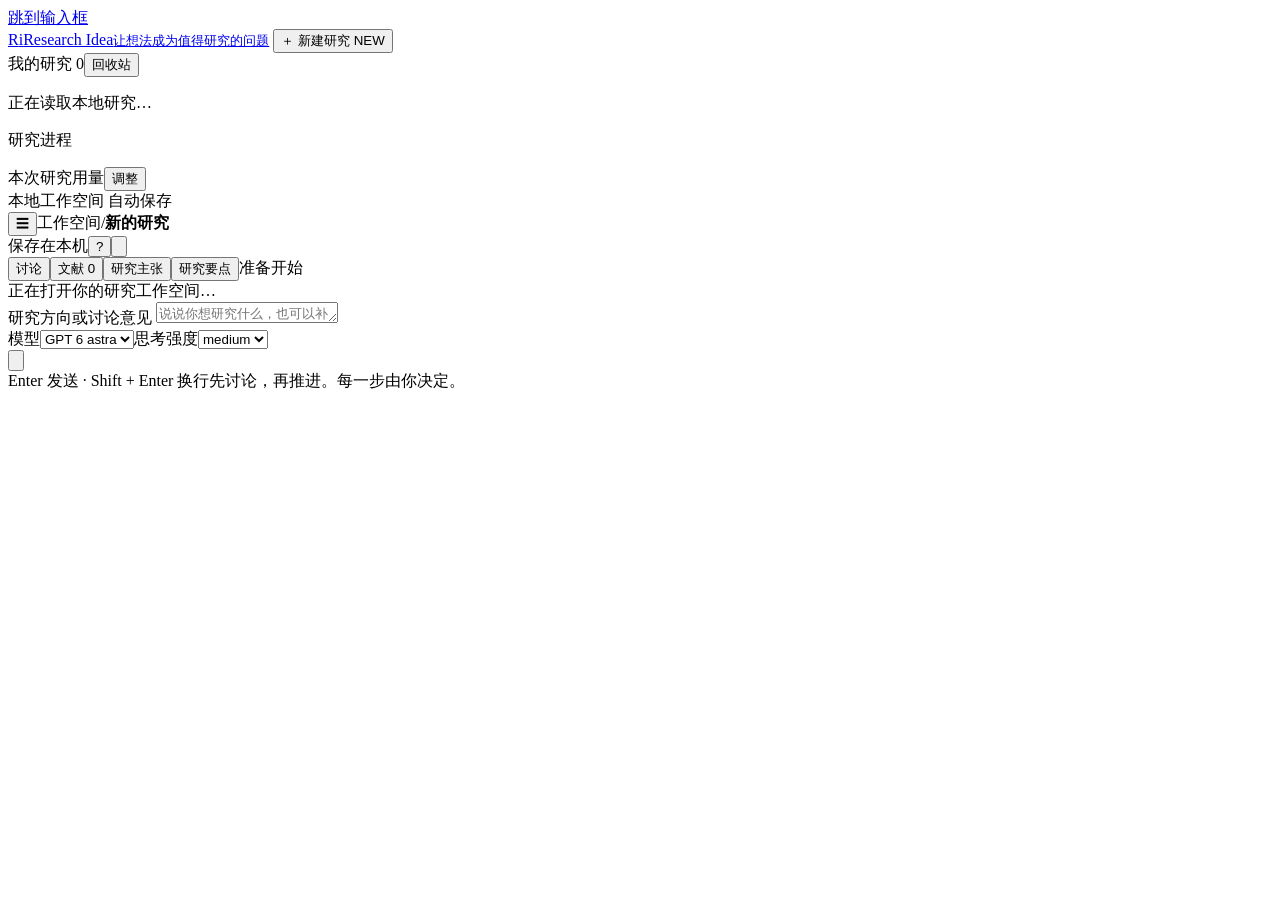
==== commit 6db0e7c5: "Build local research web workbench with paper-style UI and project management" ====
--- a/src/research_idea/web_assets/index.html
+++ b/src/research_idea/web_assets/index.html
@@ -1,232 +1,88 @@
 <!doctype html>
-<html lang="zh-CN"><head><meta charset="utf-8"><meta name="viewport" content="width=device-width, initial-scale=1"><title>Research-idea</title><style>body{margin:0;padding:16px;background:light-dark(#fff,#202421);color-scheme:light dark}#ri-web-preview{max-width:1280px;margin:auto}</style></head><body>
-<div id="ri-web-preview" aria-label="Research-idea 0.8.0 界面设计预览">
-  <div class="ri-window">
-    <aside class="ri-sidebar" aria-label="对话列表"><button type="button" class="ri-button ri-primary" data-action="new">＋ 新增对话</button><div class="ri-sidebarlabel">我的对话</div><div id="ri-conversations"></div><small class="ri-tiny ri-muted" style="margin-top:auto">本浏览器保存对话草稿<br>Web 研究流程仍为演示</small></aside>
-    <div class="ri-workspace">
-      <header class="ri-header"><div class="ri-brand"><span class="ri-mark">ri.</span><div><b>Research-idea</b><small>Ideas only. Think deeper.</small></div></div><button class="ri-button cursor-interaction" data-action="settings">系统设置</button></header>
-      <main id="ri-content"></main>
-      <footer class="ri-footer"><span id="ri-status"></span><span id="ri-model-label"></span><span id="ri-budget"></span></footer>
-    </div>
+<html lang="zh-CN">
+<head>
+  <meta charset="utf-8">
+  <meta name="viewport" content="width=device-width, initial-scale=1">
+  <meta name="color-scheme" content="light">
+  <title>Research Idea · 研究工作台</title>
+  <link rel="icon" href="data:image/svg+xml,%3Csvg xmlns='http://www.w3.org/2000/svg' viewBox='0 0 40 40'%3E%3Crect width='40' height='40' rx='12' fill='%232d493e'/%3E%3Cpath d='M13 29V11h8a6 6 0 010 12h-8m8 0 7 6' fill='none' stroke='%23f9f8f3' stroke-width='3'/%3E%3C/svg%3E">
+  <link rel="stylesheet" href="/style.css">
+  <script src="/app.js" defer></script>
+</head>
+<body>
+  <a class="skip-link" href="#composer">跳到输入框</a>
+  <div id="offline" class="connection-banner" hidden role="status"></div>
+  <div class="app-shell">
+    <button id="scrim" class="scrim" aria-label="收起侧栏" hidden></button>
+    <aside id="sidebar" class="sidebar" aria-label="研究导航">
+      <a class="brand" href="/" aria-label="Research Idea 首页"><span class="brand-mark">R<span>i</span></span><span>Research Idea<small>让想法成为值得研究的问题</small></span></a>
+      <button id="new-project" class="new-project"><span class="plus">＋</span> 新建研究 <span class="key-hint">NEW</span></button>
+      <div class="section-label">我的研究 <span class="research-list-tools"><span id="project-count">0</span><button id="trash-open" class="text-button" title="查看回收站">回收站</button></span></div>
+      <div id="project-list" class="project-list"><p class="muted small">正在读取本地研究…</p></div>
+      <section class="progress-section" aria-labelledby="progress-title">
+        <div class="section-label" id="progress-title">研究进程 <span id="stage-counter"></span></div>
+        <ol id="steps" class="steps"></ol>
+        <div id="stage-note" class="stage-note"></div>
+      </section>
+      <div class="sidebar-footer">
+        <div class="usage-label"><span>本次研究用量</span><button id="budget-open" class="text-button" title="调整研究预算">调整</button></div>
+        <div id="usage" class="usage"></div>
+        <div class="local-status"><span class="status-dot"></span> 本地工作空间 <span title="对话与进度保存在你的电脑">自动保存</span></div>
+      </div>
+    </aside>
+    <main class="workspace">
+      <header class="topbar">
+        <div class="breadcrumb"><button id="menu" class="icon-button mobile-only" aria-label="展开侧栏">☰</button><span class="muted">工作空间</span><span class="slash">/</span><strong id="project-title">新的研究</strong></div>
+        <div class="header-actions"><span id="save-status" class="save-status">保存在本机</span><button id="help-open" class="icon-button" aria-label="使用指南" title="使用指南">?</button><button id="settings-open" class="icon-button" aria-label="研究设置" title="研究设置"><svg viewBox="0 0 24 24" aria-hidden="true"><path d="M4 7h16M4 17h16M9 4v6m6 4v6"/></svg></button></div>
+      </header>
+      <nav id="tabs" class="tabs" aria-label="研究内容"><button data-tab="discussion" aria-current="page">讨论</button><button data-tab="papers">文献 <span id="paper-count">0</span></button><button data-tab="report">研究主张</button><button data-tab="memory">研究要点</button><span id="stage-badge" class="stage-badge">准备开始</span></nav>
+      <div id="scroll-region" class="scroll-region">
+        <section id="content" class="content" aria-label="研究内容"><div class="initial-loading">正在打开你的研究工作空间…</div></section>
+      </div>
+      <section id="composer-area" class="composer-area" aria-label="研究对话输入">
+        <div id="run-status" class="run-status" role="status" hidden></div>
+        <div id="next-action" class="next-action"></div>
+        <form id="composer-form" class="composer-box">
+          <label for="composer" class="sr-only">研究方向或讨论意见</label>
+          <textarea id="composer" rows="1" maxlength="32000" placeholder="说说你想研究什么，也可以补充初步想法与困惑…"></textarea>
+          <div class="composer-toolbar">
+            <div class="model-controls"><span class="model-dot"></span><label class="sr-only" for="model">模型</label><select id="model"><option value="gpt-6-astra">GPT 6 astra</option></select><span class="control-divider"></span><label class="sr-only" for="effort">思考强度</label><select id="effort"><option value="medium">medium</option></select></div>
+            <button id="send" type="submit" class="send-button" aria-label="发送消息"><svg viewBox="0 0 24 24" aria-hidden="true"><path d="M12 19V5m-6 6 6-6 6 6"/></svg></button>
+          </div>
+        </form>
+        <div class="composer-caption"><span>Enter 发送 · Shift + Enter 换行</span><span>先讨论，再推进。每一步由你决定。</span></div>
+      </section>
+    </main>
   </div>
-  <dialog id="ri-dialog" aria-labelledby="ri-dialog-title"><div class="ri-dialog-head"><h2 id="ri-dialog-title">系统设置</h2><button class="ri-button ri-quiet cursor-interaction" data-action="back-discuss" aria-label="关闭弹窗">关闭 ×</button></div><div id="ri-dialog-content"></div><div id="ri-dialog-notice" class="ri-notice" role="status" aria-live="polite"></div></dialog>
-  <div id="ri-notice" class="ri-notice" role="status" aria-live="polite"></div>
-</div>
-<style>
-  #ri-web-preview { --ri-bg:light-dark(#fff,#202421);--ri-side:light-dark(#f5f6f3,#191d1a);--ri-surface:light-dark(#f9faf7,#272d28);--ri-text:light-dark(#252e29,#e6ebe6);--ri-muted:light-dark(#68756c,#a7b3a9);--ri-line:light-dark(#e2e7df,#3d473e);--ri-accent:light-dark(#486b56,#b4d3bd);--ri-onaccent:light-dark(#fff,#173322);--ri-soft:light-dark(#edf3eb,#303f32);--ri-warn:light-dark(#8c602c,#dec59d);--ri-warnbg:light-dark(#fbf5e9,#3c3427);--ri-red:light-dark(#ac4f43,#f3b5a8);font-family:Inter,-apple-system,BlinkMacSystemFont,"Segoe UI","PingFang SC","Microsoft YaHei",sans-serif;font-size:14px;line-height:1.65;color:var(--ri-text);width:100%;color-scheme:light dark}
-  #ri-web-preview * {box-sizing:border-box} #ri-web-preview [hidden]{display:none!important} #ri-web-preview p,#ri-web-preview h2,#ri-web-preview h3,#ri-web-preview h4{margin:0} #ri-web-preview button,#ri-web-preview input,#ri-web-preview select,#ri-web-preview textarea{font:inherit} #ri-web-preview button{color:inherit} #ri-web-preview a{color:var(--ri-accent);text-underline-offset:3px;overflow-wrap:anywhere} #ri-web-preview svg{flex-shrink:0;width:16px;height:16px;vertical-align:middle} #ri-web-preview button:focus-visible,#ri-web-preview a:focus-visible,#ri-web-preview summary:focus-visible{outline:2px solid var(--ri-accent);outline-offset:3px}
-  #ri-web-preview .ri-previewbar{display:flex;justify-content:space-between;align-items:center;gap:12px;flex-wrap:wrap;font-size:12px;color:var(--ri-muted);padding:4px 95px 14px 0} #ri-web-preview .ri-previewbar label{display:flex;align-items:center;gap:8px} #ri-web-preview .ri-previewbar select{padding:4px 7px;border:1px solid var(--ri-line);background:var(--ri-bg);color:var(--ri-text);border-radius:6px}
-  #ri-web-preview .ri-window{display:grid;grid-template-columns:202px minmax(0,1fr);border:1px solid var(--ri-line);border-radius:14px;overflow:hidden;background:var(--ri-bg);min-height:820px} #ri-web-preview .ri-sidebar{padding:25px 16px 16px;background:var(--ri-side);display:flex;flex-direction:column;border-right:1px solid var(--ri-line);gap:10px;min-width:0} #ri-web-preview .ri-brand{display:flex;align-items:center;gap:9px;margin-bottom:19px} #ri-web-preview .ri-brand b{font-size:14px;font-weight:600;letter-spacing:-.4px} #ri-web-preview .ri-brand small{display:block;font-size:11px;letter-spacing:.2px;color:var(--ri-muted);margin-top:1px} #ri-web-preview .ri-mark{display:grid;place-content:center;width:33px;height:36px;color:var(--ri-accent);font-family:Georgia,serif;font-size:29px;font-weight:bold;letter-spacing:-2px} #ri-web-preview .ri-sidebarlabel{font-size:11px;color:var(--ri-muted);margin:18px 9px 3px;letter-spacing:.8px} #ri-web-preview .ri-project{display:block;width:100%;background:none;border:0;text-align:left;border-radius:8px;padding:10px;margin-bottom:5px;overflow-wrap:anywhere} #ri-web-preview .ri-project[aria-current="page"]{background:var(--ri-soft);color:var(--ri-accent)} #ri-web-preview .ri-project small{display:block;font-size:11px;color:var(--ri-muted);margin-top:3px} #ri-web-preview .ri-project strong{font-weight:500;font-size:12px} #ri-web-preview .ri-sidebottom{margin-top:auto;padding-top:55px;display:grid;gap:5px} #ri-web-preview .ri-navbutton{display:flex;align-items:center;gap:9px;background:transparent;border:0;border-radius:7px;text-align:left;padding:9px;font-size:12px} #ri-web-preview .ri-navbutton:hover,#ri-web-preview .ri-project:hover{background:var(--ri-soft)} #ri-web-preview .ri-local{display:flex;align-items:center;gap:7px;font-size:11px;color:var(--ri-muted);padding:16px 9px 0;border-top:1px solid var(--ri-line);margin-top:8px} #ri-web-preview .ri-local>span:last-child{margin-left:auto}
-  #ri-web-preview .ri-workspace{min-width:0;display:flex;flex-direction:column} #ri-web-preview .ri-header{display:flex;justify-content:space-between;align-items:center;gap:15px;flex-wrap:wrap;padding:23px 29px 18px} #ri-web-preview .ri-overline{display:block;color:var(--ri-muted);font-size:11px;letter-spacing:.3px;margin-bottom:4px} #ri-web-preview .ri-header h2{font-size:18px;letter-spacing:-.4px;font-weight:600} #ri-web-preview .ri-tabs{display:flex;gap:23px;align-items:center;flex-wrap:wrap;padding:0 29px;border-bottom:1px solid var(--ri-line)} #ri-web-preview .ri-tab{display:flex;gap:6px;align-items:center;padding:11px 0;border:0;border-bottom:2px solid transparent;background:none;font-size:12px;white-space:nowrap;color:var(--ri-muted)} #ri-web-preview .ri-tab[aria-current="page"]{border-bottom-color:var(--ri-accent);color:var(--ri-accent);font-weight:600} #ri-web-preview .ri-tab span{font-size:11px} #ri-web-preview .ri-tab-extra{margin-left:auto;font-size:11px} #ri-web-preview #ri-content{padding:25px 29px 28px;flex:1;min-width:0} #ri-web-preview .ri-footer{display:flex;justify-content:space-between;align-items:center;gap:10px;flex-wrap:wrap;padding:12px 23px;border-top:1px solid var(--ri-line);font-size:11px;color:var(--ri-muted);background:var(--ri-surface)} #ri-web-preview .ri-footer>span{display:flex;align-items:center;gap:6px} #ri-web-preview .ri-dot{display:inline-block;width:6px;height:6px;border-radius:50%;background:var(--ri-accent);flex-shrink:0}
-  #ri-web-preview .ri-button{display:inline-flex;align-items:center;justify-content:center;gap:7px;min-height:35px;border:1px solid var(--ri-line);background:var(--ri-bg);border-radius:8px;padding:7px 12px;font-size:12px;white-space:normal;text-align:center} #ri-web-preview .ri-button:hover{background:var(--ri-soft)} #ri-web-preview .ri-primary{background:var(--ri-accent);border-color:var(--ri-accent);color:var(--ri-onaccent)} #ri-web-preview .ri-primary:hover{filter:brightness(.96);background:var(--ri-accent)} #ri-web-preview .ri-quiet{border:0;background:transparent;padding-left:5px;padding-right:5px} #ri-web-preview .ri-wide{width:100%} #ri-web-preview .ri-textbutton{background:none;border:0;color:var(--ri-accent);padding:0;text-align:left;text-decoration:underline;text-decoration-color:transparent;text-underline-offset:3px;font-size:inherit} #ri-web-preview .ri-textbutton:hover{text-decoration-color:currentColor} #ri-web-preview .ri-row{display:flex;align-items:center;gap:10px;flex-wrap:wrap} #ri-web-preview .ri-between{justify-content:space-between} #ri-web-preview .ri-muted{color:var(--ri-muted)} #ri-web-preview .ri-small{font-size:12px} #ri-web-preview .ri-tiny{font-size:11px} #ri-web-preview .ri-stack{display:grid;gap:17px} #ri-web-preview .ri-section-title{font-size:16px;font-weight:600;letter-spacing:-.2px} #ri-web-preview .ri-eyebrow{font-size:11px;letter-spacing:1.5px;color:var(--ri-accent);text-transform:uppercase;margin-bottom:7px} #ri-web-preview .ri-pill{display:inline-flex;align-items:center;gap:5px;font-size:11px;color:var(--ri-accent);background:var(--ri-soft);padding:3px 7px;border-radius:5px} #ri-web-preview .ri-rule{border:0;border-top:1px solid var(--ri-line);margin:21px 0} #ri-web-preview .ri-panel{border:1px solid var(--ri-line);border-radius:10px;background:var(--ri-bg);padding:17px} #ri-web-preview .ri-note{border-radius:8px;padding:12px 15px;background:var(--ri-soft);color:var(--ri-accent);font-size:12px} #ri-web-preview .ri-note.warning{background:var(--ri-warnbg);color:var(--ri-warn)} #ri-web-preview .ri-note p+p{margin-top:6px}
-  #ri-web-preview .ri-steps{display:flex;align-items:center;justify-content:space-between;gap:9px;font-size:11px;margin-bottom:24px;color:var(--ri-muted);flex-wrap:wrap} #ri-web-preview .ri-step{display:flex;align-items:center;gap:5px} #ri-web-preview .ri-step.current{color:var(--ri-accent);font-weight:600} #ri-web-preview .ri-stepnum{display:grid;place-content:center;width:19px;height:19px;border-radius:50%;background:var(--ri-side)} #ri-web-preview .ri-step.current .ri-stepnum{background:var(--ri-soft)} #ri-web-preview .ri-stepsep{flex:1;height:1px;background:var(--ri-line);min-width:8px}
-  #ri-web-preview .ri-intro{display:flex;justify-content:space-between;align-items:flex-start;gap:18px;margin-bottom:20px} #ri-web-preview .ri-intro h3{font-size:20px;letter-spacing:-.5px;font-weight:600;margin-bottom:5px} #ri-web-preview .ri-intro p{color:var(--ri-muted);font-size:12px} #ri-web-preview .ri-background{background:var(--ri-surface);border-radius:9px;padding:15px 18px;margin-bottom:20px;font-size:12px} #ri-web-preview details summary{color:var(--ri-muted);font-size:12px;cursor:inherit} #ri-web-preview details[open] summary{margin-bottom:10px} #ri-web-preview .ri-background p{margin:6px 0 10px} #ri-web-preview .ri-candidates{display:grid;gap:10px;margin:13px 0 21px} #ri-web-preview .ri-candidate{border:1px solid var(--ri-line);border-radius:9px;padding:14px 16px} #ri-web-preview .ri-candidate.suggested{border-color:color-mix(in srgb,var(--ri-accent) 40%,var(--ri-line))} #ri-web-preview .ri-candidate h4{font-size:14px;font-weight:600;margin:6px 0 6px} #ri-web-preview .ri-candidate p{font-size:12px;color:var(--ri-muted)} #ri-web-preview .ri-candidate details{margin-top:10px;font-size:12px} #ri-web-preview .ri-candidate details p{margin:7px 0;color:var(--ri-text)} #ri-web-preview .ri-question{display:flex;gap:10px;margin:18px 0 15px;font-size:13px} #ri-web-preview .ri-question>i,#ri-web-preview .ri-question>svg{color:var(--ri-accent);margin-top:3px} #ri-web-preview .ri-question small{display:block;color:var(--ri-muted);font-size:11px;margin-top:5px}
-  #ri-web-preview .ri-composer{border:1px solid var(--ri-line);border-radius:10px;padding:12px;background:var(--ri-bg)} #ri-web-preview .ri-composer textarea{width:100%;resize:vertical;min-height:65px;border:0;outline-offset:3px;background:transparent;color:var(--ri-text);font-size:13px;padding:0} #ri-web-preview .ri-composer .ri-row{margin-top:8px} #ri-web-preview .ri-next{margin-top:14px;display:flex;justify-content:space-between;align-items:center;gap:12px;flex-wrap:wrap} #ri-web-preview .ri-message{padding:12px 14px;background:var(--ri-surface);border-radius:8px;margin:12px 0;font-size:12px;overflow-wrap:anywhere} #ri-web-preview .ri-message strong{display:block;font-size:11px;color:var(--ri-muted);margin-bottom:4px} #ri-web-preview .ri-message.user{margin-left:32px;background:var(--ri-soft)}
-  #ri-web-preview .ri-welcome{padding:37px 12px 23px;max-width:650px;margin:auto} #ri-web-preview .ri-welcome h3{font-family:Georgia,"Songti SC",serif;font-weight:500;font-size:31px;line-height:1.35;letter-spacing:-.8px;margin:14px 0} #ri-web-preview .ri-welcome>p{font-size:13px;color:var(--ri-muted);margin-bottom:26px} #ri-web-preview .ri-welcome textarea{min-height:135px} #ri-web-preview .ri-presets{display:flex;gap:9px;flex-wrap:wrap;margin:18px 0} #ri-web-preview .ri-presets button{background:var(--ri-side);border:0;border-radius:7px;font-size:11px;padding:7px 10px} #ri-web-preview .ri-welcome .ri-note{margin-top:28px}
-  #ri-web-preview .ri-logline{display:grid;grid-template-columns:51px 1fr;gap:10px;padding:12px 0;border-bottom:1px solid var(--ri-line);font-size:12px} #ri-web-preview .ri-logline small{font-size:11px;color:var(--ri-muted)} #ri-web-preview .ri-logtag{font-size:11px;color:var(--ri-accent);padding-top:2px} #ri-web-preview .ri-running{padding:20px 0} #ri-web-preview .ri-running h3{font-size:21px;font-weight:600;margin:13px 0 7px} #ri-web-preview .ri-spinner{display:inline-block;width:17px;height:17px;border:2px solid var(--ri-line);border-top-color:var(--ri-accent);border-radius:50%;animation:ri-spin 1.2s linear infinite} @keyframes ri-spin{to{transform:rotate(360deg)}} @media(prefers-reduced-motion:reduce){#ri-web-preview .ri-spinner{animation:none}}
-  #ri-web-preview .ri-formgrid{display:grid;grid-template-columns:1fr 1fr;gap:16px} #ri-web-preview .ri-field{display:grid;gap:6px;min-width:0;font-size:12px} #ri-web-preview .ri-field>span{font-weight:500} #ri-web-preview .ri-field small{font-size:11px;color:var(--ri-muted)} #ri-web-preview .ri-input,#ri-web-preview .ri-field input,#ri-web-preview .ri-field select,#ri-web-preview .ri-field textarea{width:100%;min-width:0;min-height:36px;padding:8px 10px;border:1px solid var(--ri-line);border-radius:7px;color:var(--ri-text);background:var(--ri-bg);font-size:12px} #ri-web-preview .ri-field textarea{min-height:88px;resize:vertical} #ri-web-preview .ri-check{display:flex;align-items:center;gap:8px;font-size:12px} #ri-web-preview input[type=checkbox]{accent-color:var(--ri-accent);width:15px;height:15px;min-height:0} #ri-web-preview .ri-full{grid-column:1/-1} #ri-web-preview .ri-subtabs{display:flex;gap:6px;flex-wrap:wrap;margin-bottom:25px} #ri-web-preview .ri-subtab{border:0;border-radius:6px;background:transparent;padding:7px 10px;font-size:12px;color:var(--ri-muted)} #ri-web-preview .ri-subtab[aria-current="page"]{background:var(--ri-soft);color:var(--ri-accent)} #ri-web-preview .ri-settings-end{margin-top:23px;padding-top:17px;border-top:1px solid var(--ri-line);display:flex;justify-content:space-between;gap:10px;align-items:center} #ri-web-preview .ri-venues{display:grid;grid-template-columns:repeat(4,minmax(0,1fr));gap:8px} #ri-web-preview .ri-venues label{font-size:11px} #ri-web-preview .ri-account{display:flex;gap:12px;align-items:center;margin:15px 0 22px;padding:13px;background:var(--ri-surface);border-radius:8px} #ri-web-preview .ri-account strong{font-weight:500;font-size:12px} #ri-web-preview .ri-account small{display:block;font-size:11px;color:var(--ri-muted)}
-  #ri-web-preview .ri-paper{padding:17px 0;border-bottom:1px solid var(--ri-line)} #ri-web-preview .ri-paper h4{font-size:13px;font-weight:600;line-height:1.5;margin:7px 0} #ri-web-preview .ri-paper p{font-size:12px;color:var(--ri-muted);margin:5px 0 10px} #ri-web-preview .ri-paper .ri-row{font-size:11px;color:var(--ri-muted)} #ri-web-preview .ri-quote{border-left:2px solid var(--ri-accent);padding:10px 14px;background:var(--ri-surface);font-size:12px;margin:12px 0;overflow-wrap:anywhere} #ri-web-preview .ri-report{max-width:650px;margin:auto} #ri-web-preview .ri-report h3{font-family:Georgia,"Songti SC",serif;font-size:26px;font-weight:500;line-height:1.5;margin:13px 0 24px} #ri-web-preview .ri-report section{margin:22px 0} #ri-web-preview .ri-report h4{font-size:12px;font-weight:600;color:var(--ri-accent);margin-bottom:7px} #ri-web-preview .ri-report p{font-size:13px;line-height:1.95} #ri-web-preview .ri-report .ri-cite{display:inline;padding:0 3px;color:var(--ri-accent);font-size:11px;background:var(--ri-soft);border:0;border-radius:3px} #ri-web-preview .ri-memoryitem{padding:15px 0;border-bottom:1px solid var(--ri-line);font-size:12px} #ri-web-preview .ri-memoryitem p{margin:8px 0} #ri-web-preview .ri-helpstep{display:flex;gap:13px;align-items:flex-start;padding:15px 0} #ri-web-preview .ri-helpstep>b{display:grid;place-content:center;background:var(--ri-soft);color:var(--ri-accent);border-radius:50%;width:26px;height:26px;flex-shrink:0;font-size:12px} #ri-web-preview .ri-helpstep p{font-size:12px;color:var(--ri-muted);margin-top:4px} #ri-web-preview .ri-notice{min-height:29px;padding:7px 2px;color:var(--ri-accent);font-size:12px} #ri-web-preview .ri-empty{padding:55px 10px;text-align:center;color:var(--ri-muted)} #ri-web-preview .ri-empty h3{color:var(--ri-text);font-weight:500;margin-bottom:10px} #ri-web-preview .ri-helpmap{display:grid;grid-template-columns:125px 1fr;gap:12px;font-size:12px} #ri-web-preview .ri-helpmap span:nth-child(odd){color:var(--ri-accent)}
-  @media(min-width:801px){#ri-web-preview[data-compact="true"] .ri-window{grid-template-columns:166px minmax(0,1fr)}}
-  @media(max-width:800px){#ri-web-preview .ri-window{grid-template-columns:166px minmax(0,1fr)}#ri-web-preview .ri-sidebar{padding:20px 10px 13px}#ri-web-preview .ri-brand{gap:5px}#ri-web-preview .ri-brand b{font-size:12px}#ri-web-preview .ri-brand small{font-size:11px}#ri-web-preview .ri-header{padding:20px}#ri-web-preview #ri-content{padding:22px 20px}#ri-web-preview .ri-tabs{padding:0 20px;gap:16px}#ri-web-preview .ri-tab-extra{margin-left:0}#ri-web-preview .ri-steps{font-size:11px;gap:5px}#ri-web-preview .ri-stepsep{min-width:3px}#ri-web-preview .ri-venues{grid-template-columns:repeat(3,minmax(0,1fr))}}
-  @media(max-width:600px){#ri-web-preview .ri-previewbar{padding-right:0}#ri-web-preview .ri-window{grid-template-columns:1fr;min-height:0}#ri-web-preview .ri-sidebar{border-right:0;border-bottom:1px solid var(--ri-line);padding:12px;display:grid;grid-template-columns:1fr auto;gap:8px}#ri-web-preview .ri-brand{margin:0}#ri-web-preview .ri-sidebar>.ri-button{width:auto}#ri-web-preview .ri-sidebarlabel,#ri-web-preview #ri-projects,#ri-web-preview .ri-sidebottom .ri-local{display:none}#ri-web-preview .ri-sidebottom{padding:0;display:flex;margin:0;justify-content:flex-end}#ri-web-preview .ri-navbutton{font-size:11px;padding:7px}#ri-web-preview .ri-header{padding:17px 16px}#ri-web-preview .ri-header h2{font-size:17px}#ri-web-preview .ri-header>.ri-button{font-size:11px}#ri-web-preview .ri-tabs{padding:0 16px;gap:14px}#ri-web-preview .ri-tab{font-size:11px}#ri-web-preview .ri-tab-extra{font-size:11px}#ri-web-preview #ri-content{padding:20px 16px}#ri-web-preview .ri-formgrid{grid-template-columns:1fr}#ri-web-preview .ri-venues{grid-template-columns:repeat(2,minmax(0,1fr))}#ri-web-preview .ri-intro{flex-wrap:wrap}#ri-web-preview .ri-steps{justify-content:flex-start;row-gap:8px;font-size:11px}#ri-web-preview .ri-stepsep{flex:0;width:6px}#ri-web-preview .ri-welcome{padding:20px 0}#ri-web-preview .ri-welcome h3{font-size:27px}#ri-web-preview .ri-next{align-items:stretch}#ri-web-preview .ri-next>.ri-button{width:100%}#ri-web-preview .ri-helpmap{grid-template-columns:95px 1fr}#ri-web-preview .ri-footer{padding:12px 16px;font-size:11px}#ri-web-preview .ri-previewbar>span .ri-muted{display:block}#ri-web-preview .ri-field input,#ri-web-preview .ri-field select,#ri-web-preview .ri-field textarea,#ri-web-preview .ri-composer textarea{font-size:16px}}
-  @media(pointer:coarse){#ri-web-preview button,#ri-web-preview select{min-height:44px}}
-  #ri-web-preview .ri-window{min-height:650px}
-  #ri-web-preview .ri-overline{display:none}
-  #ri-web-preview .ri-steps{display:none}
-  #ri-web-preview .ri-materials{margin-left:auto;padding:10px 0}
-  #ri-web-preview .ri-materials[open]{flex-basis:100%;margin:0}
-  #ri-web-preview .ri-materials .ri-row{margin:10px 0}
-  #ri-web-preview .ri-advanced{margin-top:24px}
-  #ri-web-preview .ri-welcome{padding:65px 0 45px}
-  #ri-web-preview .ri-welcomehint{margin-top:32px!important;font-size:12px!important}
-  #ri-web-preview .ri-conversation{font-size:14px;line-height:1.85;max-width:680px;margin:auto}
-  #ri-web-preview .ri-conversation p{margin:14px 0}
-  #ri-web-preview .ri-conversation h4{margin-top:20px;font-size:15px;font-weight:600}
-  #ri-web-preview .ri-speaker{display:flex;align-items:center;gap:8px;font-size:12px;font-weight:600;color:var(--ri-accent);margin-bottom:18px}
-  #ri-web-preview .ri-speaker span{margin-left:auto;font-weight:400;color:var(--ri-muted)}
-  #ri-web-preview .ri-next{margin:24px 0 12px}
-  #ri-web-preview .ri-composer textarea{font-size:14px}
-  @media(max-width:600px){#ri-web-preview .ri-welcome{padding:24px 0}#ri-web-preview .ri-window{min-height:0}#ri-web-preview .ri-conversation{font-size:14px}}
-  #ri-web-preview .ri-window{display:grid;grid-template-columns:210px minmax(0,1fr);min-height:720px;border:0}
-  #ri-web-preview .ri-header{border-bottom:1px solid var(--ri-line)}
-  #ri-web-preview .ri-header .ri-brand{margin:0}
-  #ri-web-preview #ri-content{width:100%;max-width:800px;margin:auto;padding:36px 22px;min-height:500px}
-  #ri-web-preview .ri-footer{max-width:800px;margin:auto;background:none;border:0}
-  #ri-web-preview dialog{color:var(--ri-text);background:var(--ri-bg);border:1px solid var(--ri-line);border-radius:16px;width:min(740px,calc(100vw - 32px));max-height:85vh;padding:24px;overflow:auto;box-shadow:0 20px 80px #0003}
-  #ri-web-preview dialog::backdrop{background:#0005;backdrop-filter:blur(3px)}
-  #ri-web-preview .ri-dialog-head{display:flex;align-items:center;justify-content:space-between;gap:16px;margin-bottom:24px}
-  #ri-web-preview .ri-dialog-head h2{font-size:20px;font-weight:600}
-  #ri-web-preview .ri-stepcard{display:flex;justify-content:space-between;align-items:center;gap:12px;padding:12px 15px;margin:9px 0;background:var(--ri-surface);border-radius:9px;font-size:13px}
-  #ri-web-preview .ri-stepcard small{display:block;color:var(--ri-muted);font-size:12px}
-  #ri-web-preview .ri-modal-links{display:flex;flex-wrap:wrap;gap:8px;margin-top:24px;border-top:1px solid var(--ri-line);padding-top:20px}
-  #ri-web-preview .ri-stage-progress{margin:22px 0 12px;font-size:12px;color:var(--ri-muted)}
-  #ri-web-preview .ri-stage-progress progress{display:block;width:100%;height:5px;appearance:none;border:0;border-radius:5px;overflow:hidden;background:var(--ri-line);margin-top:10px}
-  #ri-web-preview progress::-webkit-progress-bar{background:var(--ri-line)}
-  #ri-web-preview progress::-webkit-progress-value{background:var(--ri-accent)}
-  #ri-web-preview progress::-moz-progress-bar{background:var(--ri-accent)}
-  #ri-web-preview .ri-discussion-hint{font-size:12px;color:var(--ri-muted);margin:12px 0!important}
-  @media(max-width:600px){#ri-web-preview dialog{padding:18px}#ri-web-preview #ri-content{padding:26px 8px}#ri-web-preview .ri-stepcard{flex-wrap:wrap}#ri-web-preview .ri-window{grid-template-columns:1fr}#ri-web-preview .ri-sidebar{display:block}#ri-web-preview .ri-sidebarlabel{display:block}#ri-web-preview #ri-conversations{display:flex;flex-wrap:wrap;gap:6px;margin:12px 0}#ri-web-preview #ri-conversations button{width:auto}#ri-web-preview .ri-sidebar>small{display:none}}
-</style>
-<script>
-(() => {
-  const root = document.getElementById('ri-web-preview');
-  const h = value => String(value ?? '').replace(/[&<>"']/g, c => ({'&':'&amp;','<':'&lt;','>':'&gt;','"':'&quot;',"'":'&#39;'}[c]));
-  const icon = name => `<i data-lucide="${name}" aria-hidden="true"></i>`;
-  const btn = (action, label, primary=false) => `<button type="button" class="ri-button ${primary?'ri-primary':''} cursor-interaction" data-action="${action}">${label}</button>`;
-  const projects = ['新的对话'];
-  const conversations = [{}];
-  const venues = ['NeurIPS','ICML','ICLR','ACL','EMNLP','NAACL','COLM','AAAI','IJCAI','AAMAS','KDD','ICDM','ICDE','SIGMOD','VLDB','ACM MM','CVPR','ICCV','SIGIR','WWW'];
-  const catalogs = {}; let loadingModels=false; let modelRequest=0;
-  const state = {page:'discussion',phase:'new',project:0,settings:'model',memory:'notes',paper:null,draft:'',topic:'',messages:[],scope:'research',files:[],customSkills:[],model:'gpt-6.1-sol',effort:'high',backend:'codex',calls:80,minutes:110,papers:6,fields:{},chosenVenues:new Set(venues),search:'',sort:'relevance'};
-  const papers = [
-    {title:'Aligning LLM Agents by Learning Latent Preference from User Edits',short:'PRELUDE / CIPHER',venue:'NeurIPS 2024',year:2024,status:'已阅读全文',kind:'学习用户偏好',url:'https://arxiv.org/abs/2404.15269',impact:'用户的编辑可以转化成偏好，帮助减少后续修改。它是当前问题必须认真比较的已有回应。'},
-    {title:'Context Steering: Controllable Personalization at Inference Time',short:'Context Steering',venue:'arXiv · cs',year:2024,status:'已阅读全文',kind:'应用已知偏好',url:'https://arxiv.org/abs/2405.01768',impact:'给定用户偏好，已有方法可以影响新请求的回答。跨请求使用偏好本身不能直接当作新的问题。'},
-    {title:'待补充的最接近工作',short:'主动偏好获取',venue:'检索计划',year:2026,status:'待检索',kind:'当前阅读问题',url:'',impact:'重点查清：主动询问取得哪些信息，是否仍要求用户重新检查已经委托的内容。'}
-  ];
-  const notes = ['利用过去交流减少用户反复交代，同时理解不同情境下的选择。','不预设困难一定来自记忆过时；先看现有方法已经解决什么。','只形成背景、现有方法、问题、动机与研究主张。'];
-  const saved = window.openai?.widgetState?.privateContent;
-  if(saved && saved.design===2 && ['discussion','papers','report','memory','settings','help'].includes(saved.page)){state.page=saved.page;if(['new','running','direction','problem','done','error','stopped'].includes(saved.phase))state.phase=saved.phase;}
-  const persist = () => {saveConversation();storeConversations();window.openai?.setWidgetState?.({modelContent:{preview:'Research-idea 0.8.0',page:state.page,phase:state.phase},privateContent:{design:2,page:state.page,phase:state.phase}})?.catch(()=>{});};
-  const notify = text => {root.querySelector('#ri-notice').textContent=text;root.querySelector('#ri-dialog-notice').textContent=text;};
-  const field = (name,label,value,type='text',hint='') => `<label class="ri-field"><span>${label}</span><input name="${name}" type="${type}" value="${h(state.fields[name]??value)}" ${type==='number'?'min="1" step="1"':''}>${hint?`<small>${hint}</small>`:''}</label>`;
-  const select = (name,label,options,value,hint='') => `<label class="ri-field"><span>${label}</span><select name="${name}">${options.map(x=>{const [v,l]=Array.isArray(x)?x:[x,x];return `<option value="${h(v)}" ${String(state.fields[name]??value)===String(v)?'selected':''}>${h(l)}</option>`}).join('')}</select>${hint?`<small>${hint}</small>`:''}</label>`;
-  const check = (name,label,yes=true) => `<label class="ri-check"><input type="checkbox" name="${name}" ${(state.fields[name]??yes)?'checked':''}>${label}</label>`;
-  const steps = () => {const current={new:0,running:2,direction:1,problem:3,done:4,error:2,stopped:2}[state.phase];return `<div class="ri-steps" aria-label="研究进度">${['调研方向','讨论方向','深入比较','讨论问题','研究主张'].map((x,i)=>`${i?'<span class="ri-stepsep"></span>':''}<span class="ri-step ${i===current?'current':''}" ${i===current?'aria-current="step"':''}><span class="ri-stepnum">${i<current?'✓':i+1}</span>${x}</span>`).join('')}</div>`};
-  function composer(){return `${stageProgress()}<p class="ri-discussion-hint">在这里讨论、修改当前内容，也可以要求补查文献。准备进入下一阶段时，点击<strong>继续</strong>。</p><div class="ri-composer"><textarea id="ri-draft" aria-label="给研究助手的意见" placeholder="直接说哪里不合理，或让它把一个地方讲清楚…">${h(state.draft)}</textarea><div class="ri-row ri-between"><div class="ri-row"><button class="ri-button ri-quiet cursor-interaction" data-action="input-file">${icon('paperclip')} 添加文字材料</button><span class="ri-tiny ri-muted">发送：讨论与修改</span></div>${btn('send','发送 '+icon('arrow-up'),true)}</div></div>`;}
-  function logs(){return `<div class="ri-logline"><span class="ri-logtag">检索</span><div>按不同思路检索，筛选相关论文<br><small>初步发现 → 按相关度与时间选读</small></div></div><div class="ri-logline"><span class="ri-logtag">阅读</span><div>核对 CIPHER 的偏好更新规则<br><button class="ri-textbutton cursor-interaction" data-paper="0">查看论文及 Algorithm 1</button></div></div><div class="ri-logline"><span class="ri-logtag">分析方法</span><div>理解原文 · 比较已有回应 · 推导问题与动机</div></div><div class="ri-logline"><span class="ri-logtag">本轮变化</span><div>合并相近方向，保留已有方法取得的进展<br><button class="ri-textbutton cursor-interaction" data-action="changes">查看具体修订</button></div></div>`;}
-  function running(){const error=state.phase==='error',stopped=state.phase==='stopped';return `${stageProgress()}<div class="ri-running"><div class="ri-row">${error?icon('circle-alert'):stopped?icon('pause'):'<span class="ri-spinner" aria-label="正在运行"></span>'}<span class="ri-small ri-muted">${error?'模型连接暂时中断':stopped?'已停止，进度已保存':state.runStep===1?'正在调研方向':'正在深入比较'}</span></div><h3>${error?'这一步暂时没有完成':stopped?'随时可以从这里继续':state.runStep===1?'检索论文，梳理已有方法':'正在核对最接近工作的细节'}</h3><p class="ri-small ri-muted">${error?'网络连接失败 · 第 1 / 10 次重试 · 30 秒后自动重试':stopped?'已经完成的阅读和讨论会继续使用。':state.runStep===1?'演示状态；真实调研请使用 CLI。':'当前阅读：PRELUDE / CIPHER · Algorithm 1 与相邻解释'}</p></div>${error?`<div class="ri-note warning">已保存之前的研究进度。可以立即重试，也可以检查模型连接。<div class="ri-row" style="margin-top:12px">${btn('retry','立即重试',true)}${btn('model','检查连接')}${btn('stop','停止任务')}</div></div><details style="margin-top:18px"><summary class="cursor-interaction">错误详情与其他情况</summary><p class="ri-small">网络、API、模型不可用或额度不足会显示具体原因。最多每 30 秒重试一次，共 10 次；仍失败则停下并保留进度。预算用完时可调整预算后继续。</p></details>`:stopped?btn('resume','恢复研究 '+icon('play'),true):`<div class="ri-note">正在运行，输入区暂时收起。完成当前阶段后会自动停下来与你讨论。</div><div style="margin-top:17px">${btn('stop',icon('square')+' 停止并保留进度')}</div>`}${stepButtons()}<details style="margin-top:20px"><summary class="cursor-interaction">详细运行记录</summary><p class="ri-tiny ri-muted">阶段：逐个深入 · 已保存的阅读可恢复 · 记录包含任务摘要、引用校验和重试情况。</p></details>`;}
-  function literature(){if(state.paper!==null)return paperDetail();const query=state.search.toLowerCase();let list=papers.map((p,i)=>({...p,i})).filter(p=>`${p.title} ${p.short} ${p.kind}`.toLowerCase().includes(query));if(state.sort==='recent')list.sort((a,b)=>b.year-a.year);return `<div class="ri-intro"><div><h3>文献与依据</h3><p>先看为什么读这篇，再按需打开全文和原文位置。</p></div>${btn('import-papers',icon('plus')+' 导入论文')}</div><div class="ri-row"><input class="ri-input" id="ri-paper-search" style="flex:1;width:auto" value="${h(state.search)}" placeholder="搜索已有论文" aria-label="搜索已有论文"><select class="ri-input" id="ri-paper-sort" style="width:auto" aria-label="论文排序"><option value="relevance" ${state.sort==='relevance'?'selected':''}>按相关度</option><option value="recent" ${state.sort==='recent'?'selected':''}>按时间</option></select></div><details style="margin-top:15px"><summary class="cursor-interaction">手动补查文献</summary><div class="ri-row"><input class="ri-input" id="ri-manual-query" style="flex:1;width:auto" placeholder="输入标题或检索词" aria-label="补查论文标题或检索词">${btn('manual-search','检索')}</div>${check('manual_fulltext','同时尝试获取正文')}</details><div class="ri-row ri-between" style="margin-top:19px"><span class="ri-tiny ri-muted">${list.length} 条记录 · 正文、摘要与检索计划分别标记</span><button class="ri-textbutton ri-tiny cursor-interaction" data-action="search-settings">调整范围与会议</button></div>${list.length?list.map(p=>`<article class="ri-paper"><div class="ri-row"><span class="ri-pill">${h(p.status)}</span><span>${h(p.venue)}</span><span>${h(p.kind)}</span></div><h4>${h(p.title)}</h4><p>${h(p.impact)}</p><div class="ri-row"><button class="ri-textbutton cursor-interaction" data-paper="${p.i}">阅读要点与依据 ${icon('arrow-right')}</button>${p.url?`<a href="${p.url}" target="_blank" rel="noopener noreferrer">论文链接 ↗</a>`:''}</div></article>`).join(''):'<div class="ri-empty">没有匹配的记录，可以换个关键词或手动补查。</div>'}${state.files.length?`<div class="ri-note" style="margin-top:18px">已选择的文件（预览）：${state.files.map(h).join('、')}<br>正式版会在导入后提取正文并显示读取状态。</div>`:''}`;}
-  function paperDetail(){const p=papers[state.paper];return `<button class="ri-button ri-quiet cursor-interaction" data-action="paper-back">${icon('arrow-left')} 返回文献</button><div class="ri-stack" style="margin-top:18px"><span class="ri-pill">${h(p.status)} · ${h(p.venue)}</span><h3 class="ri-section-title">${h(p.title)}</h3>${p.url?`<div class="ri-row"><a href="${p.url}" target="_blank" rel="noopener noreferrer">打开论文 ↗</a><a href="${p.url.replace('/abs/','/pdf/')}" target="_blank" rel="noopener noreferrer">打开全文 ↗</a></div>`:''}<div class="ri-note"><strong>对当前问题有什么影响？</strong><p>${h(p.impact)}</p></div>${state.paper===0?`<section><h4 class="ri-small">方法实际上怎样做？</h4><p class="ri-small" style="margin-top:8px">从用户的修改中归纳偏好，按当前情境检索过去的偏好。编辑量很小时沿用当前估计；编辑量较大时重新解释修改，再写入历史。</p></section><section><h4 class="ri-small">原文依据</h4><div class="ri-quote"><span class="ri-pill">作者的方法描述</span><p style="margin-top:9px">“if cₜ ≤ δ then”</p><small class="ri-muted">Algorithm 1 · 阈值分支</small></div><p class="ri-small">这条规则说明了更新怎样发生；“用户有没有认真检查”仍是需要另行讨论的信息。</p></section>`:`<section><h4 class="ri-small">阅读重点</h4><p class="ri-small" style="margin-top:8px">比较它实际可用的信息、产生的效果，以及与当前研究问题的关系。</p></section>`}<details><summary class="cursor-interaction">展开完整论文分析</summary><div class="ri-small">研究问题 · 研究动机 · 核心洞见 · 具体方法 · 已有工作差异 · 实验设计 · 结果与解释 · 结论边界 · 研究启发</div></details>${btn('ask-paper','围绕这篇论文继续讨论')}</div>`;}
-  const reportSections=[['背景','长期个人助理需要利用过去交流减少重复说明，同时理解用户在不同时间与情境下的选择。它越好用，用户就越可能把检查和判断也交给它。'],['现有方法','记忆检索、偏好学习和主动澄清已经帮助系统利用历史、吸收纠正。CIPHER 从用户修改中学习偏好，减少后续编辑，说明这条路线已有实际进展。'],['问题','用户少修改，可能是回答更合意，也可能是用户少检查了。被省去的检查，恰好可能是发现误解、产生纠正信息的工作。已有反馈利用机制正常发挥之后，这部分信息仍可能没有产生。'],['动机','如果维持准确理解始终要求用户重新审阅，助理实际省下的工作就值得重新理解。我们希望弄清，哪些正常互动能持续提供纠正，哪些仍依赖用户已经委托出去的检查。'],['研究主张','研究长期个性化带来的检查减少，如何影响纠正信息的产生，以及助理后续修正和复用用户理解的能力。']];
-  function report(){if(state.phase!=='done')return `<div class="ri-empty">${icon('file-text')}<h3 style="margin-top:12px">研究主张会从讨论中形成</h3><p class="ri-small">先比较问题、说清动机。讨论完成后，点击“继续整理研究主张”。</p><div style="margin-top:20px">${btn('back-discuss','回到当前讨论',true)}</div></div>`;return `<div class="ri-row ri-between"><span class="ri-pill">研究主张 · 当前版本</span><div class="ri-row">${btn('download-md',icon('download')+' Markdown')}${btn('download-json','JSON')}</div></div><article class="ri-report"><div class="ri-eyebrow" style="margin-top:27px">Research question</div><h3>用户少检查后，助理还能持续修正对用户的理解吗？</h3>${reportSections.map(([title,text],i)=>`<section><h4>${title}</h4><p>${text}${i===1?' <button class="ri-cite cursor-interaction" data-paper="0">CIPHER ↗</button>':''}</p></section>`).join('')}</article><div class="ri-next"><span class="ri-tiny ri-muted">自动保存到 idea-时间戳 / report.md</span>${btn('revise','继续讨论与修订 '+icon('message-circle'),true)}</div><details style="margin-top:20px"><summary class="cursor-interaction">版本、保存位置与详细材料</summary><div class="ri-stack ri-small"><div>当前版本保留本轮纠正；历史讨论和原文依据随项目保存。</div>${btn('changes','查看修订记录')}${btn('output','更改保存目录')}${btn('export','重新导出已有报告')}</div></details>`;}
-  function memory(){return `<div class="ri-intro"><div><h3>要点与历史</h3><p>知道它记住了什么，也能找到你当时怎么说。</p></div></div><div class="ri-subtabs">${[['notes','现行要点'],['changes','本轮修改'],['history','完整对话']].map(([v,l])=>`<button class="ri-subtab cursor-interaction" data-memory="${v}" aria-current="${state.memory===v?'page':'false'}">${l}</button>`).join('')}</div>${state.memory==='notes'?notes.map((x,i)=>`<div class="ri-memoryitem"><div class="ri-row ri-between"><span class="ri-pill">持续研究要求</span><button class="ri-textbutton ri-tiny cursor-interaction" data-correct="${i}">纠正这条</button></div><p>${h(x)}</p><button class="ri-textbutton ri-tiny cursor-interaction" data-action="history">查看来源原话</button></div>`).join('')+'<details style="margin-top:18px"><summary class="cursor-interaction">已结束的临时要求</summary><p class="ri-small">“这轮先简明解释” · 仅本轮有效 · 已结束。原话仍保留，不作为之后的长期偏好。</p></details>':state.memory==='changes'?`<div class="ri-stack"><div class="ri-note">本轮修改已保存，后续研究会使用修订后的版本。</div><div class="ri-memoryitem"><span class="ri-tiny ri-muted">问题理解</span><p>从“记忆没有及时更新”改为“用户参与改变后，纠正信息如何产生”。</p></div><div class="ri-memoryitem"><span class="ri-tiny ri-muted">已有工作比较</span><p>保留已有情境学习和主动澄清的作用，不把编辑减少直接说成失败。</p><button class="ri-textbutton cursor-interaction" data-paper="0">对应论文与依据</button></div></div>`:`<label class="ri-field"><span>查找过去的讨论</span><input id="ri-history-search" placeholder="例如：记忆过时、少修改、资源限制"></label><div id="ri-history-items">${historyRows('')}</div>`}`;}
-  function historyRows(q){return [{role:'你 · 方向讨论',text:'不要预先认定问题一定来自记忆过时，也不要把普通情境推荐直接说成创新。'},{role:'研究助手 · 方向讨论',text:'先保留不同解释，再比较已有方法正常发挥后还可能留下什么困难。'},{role:'你 · 问题讨论',text:'不要把少修改直接说成问题，要比较用户是不是减少了检查。'},...state.messages.map(x=>({role:x.role==='user'?'你':'交互演示',text:x.text}))].filter(x=>x.text.includes(q)).map(x=>`<div class="ri-message"><strong>${h(x.role)}</strong>${h(x.text)}</div>`).join('')||'<div class="ri-empty">没有匹配的对话。</div>';}
-  function advancedSettingsBody(){if(state.settings==='model')return `<div class="ri-formgrid">${select('backend','模型连接方式',[['codex','本地 Codex CLI'],['claude','本地 Claude Code'],['openai','OpenAI-compatible API'],['anthropic','Anthropic API']],state.backend,'已有本地登录可以直接沿用。')}${modelSelect()}</div>${['codex','claude'].includes(state.backend)?`<div class="ri-account">${icon('circle-user-round')}<div><strong>${state.backend==='codex'?'Codex':'Claude Code'} 本地连接</strong><small>模型目录不代表登录或调用权限验证</small></div><button type="button" class="ri-button cursor-interaction" style="margin-left:auto" data-action="check-account">检查连接</button></div>`:`<div class="ri-formgrid" style="margin-top:18px">${field('base_url','API 地址',state.backend==='anthropic'?'https://api.anthropic.com/v1':'https://api.openai.com/v1')}${field('api_key_env','密钥环境变量名',state.backend==='anthropic'?'ANTHROPIC_API_KEY':'OPENAI_API_KEY','text','读取本机环境变量；此处不显示密钥内容。')}</div>`}<div style="margin-top:18px">${state.backend==='codex'?select('effort','思考强度',[['inherit','沿用 Codex 配置'],['none','none'],['minimal','minimal'],['low','low · 较快'],['medium','medium · 适中'],['high','high · 更充分'],['xhigh','xhigh'],['max','max'],['ultra','ultra']],state.effort,'可用档位以所选模型实际支持为准。'):'<div class="ri-note">此后端沿用自身的思考设置。</div>'}</div><details style="margin-top:19px"><summary class="cursor-interaction">本地模型目录与高级连接设置</summary><div class="ri-stack"><p class="ri-small">本地记录：gpt-6.1-sol。目录记录不等于账户实时可用列表。</p><div class="ri-formgrid">${field('codex_profile','Codex 配置档（选填）','')}${field('codex_bin','Codex 路径','codex')}${field('max_output_tokens','单次最大输出 token',8192,'number')}${select('api_max_tokens_field','API 输出长度字段',['max_completion_tokens','max_tokens'],'max_completion_tokens')}</div>${btn('login-help','查看登录与 API 配置说明')}</div></details>`;
-    if(state.settings==='search')return `<div class="ri-formgrid">${select('auto_search','资料来源',[['yes','联网检索＋已导入资料'],['no','只使用已导入资料']],'yes')}${select('search_source','检索渠道',[['hybrid','会议与 arXiv'],['arxiv','arXiv'],['openalex','OpenAlex / 会议索引']],'hybrid')}${select('date_mode','arXiv 时间方式',[['rolling','动态滚动窗口'],['fixed','固定日期范围']],state.fields.date_mode||'rolling')}${select('conference_policy','会议届次',[['latest','优先最新公开一届'],['window','按日期窗口筛选']],'latest','最新一届尚不可获取时使用上一届。')}</div><div class="ri-formgrid" style="margin-top:17px">${state.fields.date_mode==='fixed'?field('since','起始日期','2026-05-01','date')+field('until','截止日期','2026-11-01','date'):field('strategy_months','背景与思路参考 · 最近月数',12,'number')+field('novelty_months','近期工作对照 · 最近月数',6,'number')}</div><div class="ri-row ri-between" style="margin:21px 0 13px"><span class="ri-small">参考会议</span><div class="ri-row">${btn('venues-all','全部选中')}${btn('venues-core','LLM / NLP 常用')}</div></div><div class="ri-venues">${venues.map(x=>`<label class="ri-check"><input type="checkbox" data-venue="${x}" ${state.chosenVenues.has(x)?'checked':''}>${x}</label>`).join('')}</div><details style="margin-top:21px"><summary class="cursor-interaction">分类、查询规模与正文读取</summary><div class="ri-stack">${check('cs_only','限定计算机领域（CS）')}${field('arxiv_categories','arXiv 分类','cs.*','text','可指定 cs.CL、cs.AI、cs.LG 等。')}${field('search_results_per_query','每个查询最多召回',20,'number')}${check('fetch_full_text','自动尝试获取正文')}${check('deep_reading','对关键论文进行分段阅读')}<div class="ri-formgrid">${field('source_chars','单次原文字符上限',24000,'number')}${field('max_paper_read_chunks','每篇最多初读分块',3,'number')}${field('max_followup_reads','定向补读上限',2,'number')}${field('search_api_key_env','检索 API 密钥变量名（选填）','')}</div></div></details>`;
-    if(state.settings==='budget')return `<div class="ri-note">当前示例用量：模型调用 26 次 · 运行 57 分钟。等待你讨论的时间不计入研究预算。</div><div class="ri-formgrid" style="margin-top:20px">${field('calls','总调用上限',state.calls,'number')}${field('minutes','总运行时间 · 分钟',state.minutes,'number')}${field('papers','初次选读论文数',state.papers,'number','召回数量与精读数量分别控制。')}${field('max_candidates','优先研究问题数',1,'number')}</div><hr class="ri-rule"><div class="ri-formgrid">${field('output_dir','结果保存目录','代码所在目录','text','文件夹固定为 idea-时间戳，内部保存报告和详细依据。')}${field('constraints','资源与研究约束',state.fields.constraints||'由用户补充；未知条件保持未知。')}</div><details style="margin-top:18px"><summary class="cursor-interaction">超时、重试与项目位置</summary><div class="ri-stack">${field('timeout_s','单次调用超时 · 秒',1200,'number')}<p class="ri-small">遇到可重试错误，每 30 秒重试一次，最多 10 次。超过预算会保留进度并停止。</p>${field('project_dir','项目目录','./research-projects/personal-assistant','text','项目保存完整会话、设置和运行检查点。')}</div></details>`;
-    if(state.settings==='skills')return `<div class="ri-note">分析方法会按研究阶段自动加载，日常使用无需手动选择。</div><div style="margin:20px 0">${check('builtin_skills','启用内置研究 skill')}</div><div class="ri-stack">${['读取原文依据','理解论文问题与方法','核对主张和结果','推导问题与动机','对比已有工作'].map(x=>`<div class="ri-row ri-between ri-small"><span>${icon('check')} ${x}</span><span class="ri-tiny ri-muted">随阶段使用</span></div>`).join('')}</div><details style="margin-top:22px"><summary class="cursor-interaction">添加本地 skill 与查看全部指导</summary><div class="ri-stack">${field('skill_paths','已选 skill 路径','', 'text','可以选择一个或多个本地 SKILL.md。')}${field('skill_roots','额外查找目录','')}${field('skill_max_chars','指导文本字符预算',48000,'number')}<div class="ri-row">${btn('skill-import','选择 SKILL.md')}${btn('skill-clear','清除额外 skill')}</div>${state.customSkills.length?`<p class="ri-small">已选择：${state.customSkills.map(h).join('、')}</p>`:''}<details><summary class="cursor-interaction">查看指导内容与旧项目兼容项</summary><p class="ri-small">先承接已有贡献，再解释关键困难与动机；论文事实、分析和猜想分开。方法机制、可行性与证伪设计三项 skill 保留用于旧流程，当前问题研究按任务加载。</p><p class="ri-tiny ri-muted">加载指导文字，不自动执行 skill 的脚本。</p></details></div></details>`;
-    return `<div class="ri-stack"><div><h4 class="ri-small">运行与显示</h4><div class="ri-stack" style="margin-top:13px">${check('show_details','展开详细过程输出',false)}${select('run_mode','新研究默认方式',[['interactive','调研后停下来讨论'],['automatic','自动完成整轮研究']],'interactive')}</div></div><hr class="ri-rule"><div class="ri-row ri-between"><div><h4 class="ri-small">环境检查</h4><p class="ri-tiny ri-muted">检查本地模型 CLI、PDF 读取工具和项目设置。</p></div>${btn('doctor','检查环境')}</div><div class="ri-row">${btn('config','查看全部配置')}${btn('error-preview','预览错误提示')}${btn('demo','试用演示研究')}</div><details><summary class="cursor-interaction">启动、退出与浏览器关闭</summary><p class="ri-small">计划入口：<code>research-idea web</code>，自动打开 localhost。关闭网页保留本地项目；重新打开可查看进度。停止任务与关闭本地服务分开操作。</p><div class="ri-row" style="margin-top:12px">${btn('stop','停止当前任务')}${btn('shutdown','关闭本地服务')}</div></details></div>`;
-  }
-  function help(){return `<div class="ri-intro"><div><h3>从一个方向，到一个值得研究的问题</h3><p>日常只需要输入、讨论、继续。其他选项按需打开。</p></div></div>${[['说出你的想法','输入研究方向，也可以添加论文、文字材料和资源条件。'],['边调研，边讨论','先梳理已有方法和重要方向，再深入比较。你可以随时追问、纠正，或要求补读。'],['整理研究主张','讨论到满意后继续，形成背景、现有方法、问题、动机与研究主张。之后仍能继续修订。']].map(([t,p],i)=>`<div class="ri-helpstep"><b>${i+1}</b><div><strong class="ri-small">${t}</strong><p>${p}</p></div></div>`).join('')}<div class="ri-row" style="margin:24px 0">${btn('new','开始一个研究',true)}${btn('demo','看看演示')}</div><details><summary class="cursor-interaction">所有功能在哪里？</summary><div class="ri-helpmap"><span>项目侧栏</span><span>新建、先保存、打开项目、切换历史研究。</span><span>讨论</span><span>修改主题、上传文字、反复追问、查看问题、重新构思、继续下一步。</span><span>运行状态</span><span>当前阶段、用量、停止与恢复、错误原因、自动重试和手动重试。</span><span>文献</span><span>导入 PDF / TXT / Markdown / JSON，手动检索、排序、正文、论文卡、原文证据与链接。</span><span>研究主张</span><span>当前报告、继续修订、版本记录、重新导出 Markdown / JSON、保存位置。</span><span>要点与历史</span><span>当前要求、原话出处、临时要求、实际修改、历史对话搜索。</span><span>模型与账户</span><span>Codex、Claude Code、两类 API，本地登录信息、模型目录、思考强度、配置档。</span><span>文献设置</span><span>渠道、CS 分类、动态或固定时间、会议及届次、召回与正文读取。</span><span>预算与保存</span><span>调用、时间、选读数量、问题数量、超时、资源约束、输出与项目目录。</span><span>分析方法</span><span>内置 skill、本地 skill 的查看、选择、额外查找路径与清除。</span><span>更多设置</span><span>详细输出、自动或讨论模式、环境检查、全部配置、离线演示、关闭服务。</span></div></details><div class="ri-note" style="margin-top:22px">Web 与 CLI 计划共用同一研究引擎和项目记录。你不需要在网页里记住命令。</div>`;}
-  function navigate(page){state.page=page;state.paper=null;render();persist();}
-  function toSettings(tab){state.settings=tab;state.page='settings';render();persist();}
-  function pickFile(kind){const input=document.createElement('input');input.type='file';input.multiple=kind==='papers'||kind==='skill';input.accept=kind==='papers'?'.pdf,.txt,.md,.json':kind==='skill'?'.md':'.txt,.md';input.onchange=async()=>{const fs=Array.from(input.files||[]);if(!fs.length)return;if(kind==='papers'){state.files.push(...fs.map(f=>f.name));navigate('papers');notify('已选择文件；此预览不会上传或调用研究模型。');}else if(kind==='skill'){state.customSkills.push(...fs.map(f=>f.name));render();notify('已在预览中选中本地指导文件。');}else{const text=await fs[0].text();if(kind==='topic')state.topic=text;else state.draft=text;state.page='discussion';render();notify('文字已放入输入框，你可以先修改再发送。');}};input.click();}
-  function download(format){const data=format==='json'?JSON.stringify({preview:true,title:'用户少检查后，助理还能持续修正理解吗？',sections:reportSections},null,2):'# 界面预览示例 · 非新研究运行\n\n'+reportSections.map(([a,b])=>'## '+a+'\n\n'+b).join('\n\n');const url=URL.createObjectURL(new Blob([data],{type:format==='json'?'application/json':'text/markdown;charset=utf-8'}));const a=document.createElement('a');a.href=url;a.download='research-preview.'+(format==='json'?'json':'md');a.click();setTimeout(()=>URL.revokeObjectURL(url),1000);notify('已导出界面中的示例内容。');}
-  root.addEventListener('click',event=>{const b=event.target.closest('button');if(!b||!root.contains(b))return;if(b.dataset.page){navigate(b.dataset.page);return;}if(b.dataset.settings){state.settings=b.dataset.settings;render();return;}if(b.dataset.memory){state.memory=b.dataset.memory;render();return;}if(b.dataset.paper!==undefined){state.paper=Number(b.dataset.paper);state.page='papers';render();return;}if(b.dataset.project!==undefined){saveConversation();state.project=Number(b.dataset.project);restoreConversation();render();persist();return;}if(b.dataset.example){state.topic=b.dataset.example;render();return;}if(b.dataset.correct!==undefined){state.draft='我想纠正这条研究要求：'+notes[Number(b.dataset.correct)];state.page='discussion';render();return;}
-    const action=b.dataset.action;if(!action)return;
-    if(action==='new'){saveConversation();projects.push('新的对话');conversations.push({});state.project=projects.length-1;restoreConversation();render();}
-    else if(action==='start'||action==='save-draft'){if(!state.topic.trim()){notify('先写下你想研究的方向。');root.querySelector('#ri-topic')?.focus();return;}if(action==='save-draft'){notify('主题草稿已保留在这次预览中。');return;}projects[state.project]=state.topic.trim().slice(0,26);state.phase='running';state.runStep=1;state.page='discussion';render();notify('当前为调研交互演示，研究后端尚未接入。可在系统设置的使用介绍中查看讨论演示。');}
-    else if(action==='settings'||action==='model'){toSettings('model');if(!catalogs[state.backend])loadModels();}else if(action==='search-settings')toSettings('search');else if(action==='budget'||action==='output')toSettings('budget');else if(action==='help'||action==='login-help')navigate('help');
-    else if(action==='back-discuss'||action==='revise'){if(state.phase==='done'&&action==='revise')state.phase='problem';navigate('discussion');}
-    else if(action==='send'){if(!state.draft.trim()){notify('写下你的意见，再发送。');return;}state.messages.push({role:'user',text:state.draft},{role:'assistant',text:'意见已加入这次界面演示。正式版将在这里回应你的分歧、更新问题稿，并显示本轮实际修改。'});state.draft='';render();notify('这次是交互预览，没有发送真实模型请求。');}
-    else if(action==='continue'){if(state.draft.trim()){notify('这条修改还没发送，请先发送，再点击继续。');root.querySelector('#ri-draft')?.focus();return;}state.runStep=3;state.phase=state.phase==='direction'?'running':'done';state.page='discussion';render();notify('已预览下一阶段；实际产品会调用研究引擎后更新内容。');}
-    else if(action==='stop'){state.phase='stopped';navigate('discussion');}else if(action==='retry'||action==='resume'||action==='replan'){state.phase='running';navigate('discussion');notify(action==='replan'?'预览：使用现有材料重新探索方向，保留对话。':'已切换到恢复运行的示例。');}
-    else if(action==='import-papers')pickFile('papers');else if(action==='topic-file')pickFile('topic');else if(action==='input-file')pickFile('input');else if(action==='skill-import')pickFile('skill');else if(action==='skill-clear'){state.customSkills=[];state.fields.skill_paths='';render();}
-    else if(action==='paper-back'){state.paper=null;render();}else if(action==='ask-paper'){state.draft='请结合 '+papers[state.paper].short+' 的方法细节，解释它对当前问题的影响。';state.phase='problem';navigate('discussion');}
-    else if(action==='changes'||action==='history'){state.memory=action; navigate('memory');}else if(action==='venues-all'){state.chosenVenues=new Set(venues);render();}else if(action==='venues-core'){state.chosenVenues=new Set(venues.slice(0,10));render();}
-    else if(action==='download-md'||action==='download-json')download(action==='download-md'?'md':'json');else if(action==='export'){download('md');}
-    else if(action==='check-account'||action==='doctor')notify('预览：正式版会检查本机连接与环境；这里没有读取你的账户或运行检测。');
-    else if(action==='refresh-models')loadModels(true);
-    else if(action==='skill-text'){openSkill(b.dataset.skill);}
-    else if(action==='step-details'){state.step=b.dataset.step||'compare';navigate('activity');}
-    else if(action==='save-settings'){state.model=state.fields.model??state.model;state.effort=state.fields.effort??state.effort;state.calls=Number(state.fields.calls??state.calls);state.minutes=Number(state.fields.minutes??state.minutes);state.papers=Number(state.fields.papers??state.papers);render();notify('设置已用于当前页面；对话草稿保存在本浏览器，研究后端尚未接入。');}
-    else if(action==='error-preview'){state.phase='error';navigate('discussion');}else if(action==='demo'){saveConversation();projects.push('个人助理 · 演示');conversations.push({});state.project=projects.length-1;restoreConversation();state.phase='problem';navigate('discussion');notify('当前为示例研究，未调用真实模型。');}
-    else if(action==='manual-search'){const q=root.querySelector('#ri-manual-query')?.value||'';notify(q.trim()?'预览：将按当前范围检索“'+q+'”，再由你查看或选读。':'先输入论文标题或检索词。');}
-    else if(action==='open'){state.page='open';render();root.querySelector('#ri-dialog-content').innerHTML=`<div class="ri-intro"><div><h3>打开已有项目</h3><p>选择本机的研究项目，恢复设置、对话和进度。</p></div></div>${field('open_path','项目目录','./research-projects/my-idea')}<div class="ri-row" style="margin-top:20px">${btn('open-example','打开项目',true)}${btn('back-discuss','返回')}</div><p class="ri-tiny ri-muted" style="margin-top:14px">正式版会在本机读取所选目录。这个预览只展示入口。</p>`;}
-    else if(action==='open-example'){state.phase='problem';projects[state.project]='个人助理 · 演示';navigate('discussion');notify('已打开示例项目；未读取本机目录。');}
-    else if(action==='config'){state.page='config';render();root.querySelector('#ri-dialog-content').innerHTML=`<div class="ri-intro"><h3>当前项目配置</h3>${btn('settings','返回设置')}</div><pre style="white-space:pre-wrap;overflow-wrap:anywhere;font-size:12px">${h(JSON.stringify({backend:state.backend,model:state.model,reasoning_effort:state.effort,max_calls:state.calls,max_minutes:state.minutes,max_papers:state.papers,venues:[...state.chosenVenues],...state.fields},null,2))}</pre>`;}
-    else if(action==='shutdown'){notify('预览：实际操作会关闭本地服务，已保存的项目仍然保留。');}persist();
-  });
-  root.addEventListener('input',event=>{const el=event.target;if(el.id==='ri-draft'){state.draft=el.value;saveConversation();storeConversations();}else if(el.id==='ri-topic'){state.topic=el.value;saveConversation();storeConversations();}else if(el.id==='ri-history-search')root.querySelector('#ri-history-items').innerHTML=historyRows(el.value);else if(el.name&&el.type!=='checkbox')state.fields[el.name]=el.value;});
-  root.addEventListener('change',event=>{const el=event.target;if(el.dataset.venue){if(el.checked)state.chosenVenues.add(el.dataset.venue);else state.chosenVenues.delete(el.dataset.venue);return;}if(el.type==='checkbox'&&el.name)state.fields[el.name]=el.checked;if(el.id==='ri-paper-search'){state.search=el.value;render();}if(el.id==='ri-paper-sort'){state.sort=el.value;render();}if(el.name==='backend'){state.backend=el.value;state.fields.backend=el.value;state.model='';state.fields.model='';state.fields.effort='inherit';state.effort='inherit';render();loadModels();}if(el.name==='model'){state.model=el.value;state.fields.model=el.value;adjustEffort();render();}if(el.name==='date_mode'){state.fields.date_mode=el.value;render();}});
-  root.addEventListener('submit',event=>{event.preventDefault();if(event.target.id!=='ri-settings-form')return;if(!event.target.reportValidity())return;state.model=state.fields.model??state.model;state.effort=state.fields.effort??state.effort;state.calls=Number(state.fields.calls??state.calls);state.minutes=Number(state.fields.minutes??state.minutes);state.papers=Number(state.fields.papers??state.papers);render();notify('设置已用于这次预览；正式版会保存到当前项目，下一次调用生效。');persist();});
-  window.addEventListener('openai:set_globals',event=>{const s=event.detail?.globals?.widgetState?.privateContent;if(s&&s.design===2&&['discussion','papers','report','memory','settings','help'].includes(s.page)&&['new','running','direction','problem','done','error','stopped'].includes(s.phase)){state.page=s.page;state.phase=s.phase;render();}});
-  function welcome(){return `<div class="ri-welcome"><h3>你想研究什么？</h3><p>说出你的想法，我们一起读论文、找问题、想清楚动机。</p>${stageProgress()}<div class="ri-composer"><textarea id="ri-topic" aria-label="研究方向" placeholder="比如：我想让个人助理越用越懂我，但不想总是纠正它……">${h(state.topic)}</textarea><div class="ri-row ri-between">${btn('topic-file',icon('paperclip')+' 添加材料')}${btn('start','开始 '+icon('arrow-up'),true)}</div></div><details class="ri-advanced"><summary class="cursor-interaction">补充论文或研究条件</summary><div class="ri-stack">${btn('import-papers','添加论文')}<label class="ri-field"><span>研究条件（选填）</span><textarea name="constraints" placeholder="研究范围、可用资源，或其他想法">${h(state.fields.constraints||'')}</textarea></label>${btn('save-draft','保存草稿')}</div></details><p class="ri-welcomehint">先调研，再和你讨论；你可以随时追问和修改。</p></div>`;}
-  function discussion(){if(state.phase==='new')return welcome();if(state.phase==='done')return completed();if(['running','error','stopped'].includes(state.phase))return running();return `<div class="ri-conversation"><div class="ri-speaker">${icon('sparkles')} Research-idea <span>等你讨论</span></div><p>我梳理了记忆检索、偏好学习和主动询问这几类方法。它们都在帮助助理更懂用户，但接下来有两个值得深挖的问题。</p><h4>1. 用户少检查后，助理还能持续修正理解吗？</h4><p>助理越省心，用户可能越少检查它。但检查恰恰也是发现误解、提供纠正的过程。如果这部分交流减少了，助理之后靠什么继续了解用户？</p><h4>2. 过去的选择，能不能用于新的情境？</h4><p>一个人在熟悉场景里的选择，不一定能说明条件变化后他会怎么选。已有偏好在什么时候还适用，需要怎样判断？</p><p><strong>我建议先讨论第一个。</strong>它直接关系到“越用越省心”能否持续。主动询问可能有帮助，但如果回答问题仍要求用户重新检查，是否又把工作交还给了用户？</p>${stepButtons()}</div>${state.messages.map(m=>`<div class="ri-message ${m.role==='user'?'user':''}"><strong>${m.role==='user'?'你':'交互演示'}</strong>${h(m.text)}</div>`).join('')}<div class="ri-next"><span class="ri-small ri-muted">你可以继续聊，也可以推进下一步。</span>${btn('continue','继续 '+icon('arrow-right'))}</div>${composer()}`;}
-  function saveConversation(){if(state.topic.trim()&&projects[state.project]==='新的对话'){projects[state.project]=state.topic.trim().slice(0,26);renderConversations();}conversations[state.project]={topic:state.topic,draft:state.draft,phase:state.phase,runStep:state.runStep||1,messages:state.messages,files:state.files};}
-  function restoreConversation(){const c=conversations[state.project]||{};state.topic=c.topic||'';state.draft=c.draft||'';state.phase=c.phase||'new';state.runStep=c.runStep||1;state.messages=c.messages||[];state.files=c.files||[];state.page='discussion';state.paper=null;}
-  function storeConversations(){try{localStorage.setItem('research-idea-web-conversations',JSON.stringify({version:1,projects,conversations,selected:state.project,settings:{backend:state.backend,model:state.model,effort:state.effort,fields:state.fields}}));}catch{notify('当前浏览器无法保存草稿，请保留此页面。');}}
-  function restoreSavedConversations(){try{const s=JSON.parse(localStorage.getItem('research-idea-web-conversations'));if(s?.version!==1||!Array.isArray(s.projects)||!s.projects.length||!Array.isArray(s.conversations)||s.projects.length!==s.conversations.length)return;if(!s.projects.every(p=>typeof p==='string')||!s.conversations.every(c=>c&&typeof c==='object'))return;projects.splice(0,projects.length,...s.projects);conversations.splice(0,conversations.length,...s.conversations);state.project=Number.isInteger(s.selected)&&s.selected>=0&&s.selected<projects.length?s.selected:0;restoreConversation();if(s.settings&&['codex','claude','openai','anthropic'].includes(s.settings.backend)&&typeof s.settings.model==='string'&&typeof s.settings.effort==='string'){state.backend=s.settings.backend;state.model=s.settings.model;state.effort=s.settings.effort;state.fields=s.settings.fields&&typeof s.settings.fields==='object'?s.settings.fields:{};}}catch{}}
-  function renderConversations(){root.querySelector('#ri-conversations').innerHTML=projects.map((title,i)=>`<button type="button" class="ri-project cursor-interaction" data-project="${i}" aria-current="${i===state.project?'page':'false'}"><strong>${h(title)}</strong></button>`).join('');}
-  function stageProgress(){const index={new:0,direction:2,running:state.runStep||1,problem:4,done:5,error:state.runStep||1,stopped:state.runStep||1}[state.phase]||0;const names=['准备开始','调研方向','讨论方向','深入比较','讨论问题','研究主张'];return `<div class="ri-stage-progress"><div class="ri-row ri-between"><span>当前：${names[index]}${index?' · 第 '+index+' / 5 步':''}</span><span>${state.phase==='problem'?'下一步：整理研究主张':state.phase==='direction'?'下一步：深入比较':state.phase==='new'?'输入方向后开始调研':''}</span></div><progress value="${index}" max="5" aria-label="研究步骤进度"></progress></div>`;}
-  const activitySteps=[['search','文献检索','检索词、来源、范围与论文选择'],['reading','论文阅读','阅读位置、原文依据与本轮收获'],['skills','分析方法 · Skill','使用了什么指导，为什么使用'],['compare','问题比较','已有回应、仍存困难与选择理由'],['changes','本轮修改','你的意见改变了哪些内容'],['runtime','调用与运行','模型、用量、耗时与重试记录']];
-  function stepButtons(){return `<div class="ri-stage-results">${activitySteps.filter((_,i)=>state.phase==='running'?(state.runStep!==1&&i<2):state.phase==='direction'?i<3:true).map(([id,title,summary])=>`<div class="ri-stepcard"><div><strong>${title}</strong><small>${summary}</small></div><button type="button" class="ri-button cursor-interaction" data-action="step-details" data-step="${id}">查看详情</button></div>`).join('')}</div>`;}
-  function activityDetails(){
-    const badge='<p class="ri-small ri-muted" style="margin-bottom:20px">以下为过程展示示例，不是本次实际执行日志。</p>';
-    if(state.step==='search')return badge+`<div class="ri-stack"><h3>检索了什么，为什么搜</h3><p class="ri-small">先找已有方法如何从用户编辑中学习偏好，再找主动询问是否能提供新的纠正信息。</p><div class="ri-note">检索词示例：personal assistant preference learning user edits<br>追踪词示例：active preference elicitation user feedback</div><p class="ri-small">来源：arXiv CS、相关会议目录。范围：背景方法近一年，贡献对照近半年；会议采用最新公开一届。</p><p class="ri-small">选择理由：CIPHER 直接回应“从修改学习偏好”；Context Steering 回应“如何使用已有偏好”。还需要补查主动获取偏好的方法。</p>${literature()}</div>`;
-    if(state.step==='reading')return badge+`<div class="ri-stack"><h3>读了哪里，带来了什么</h3><p class="ri-small">阅读问题：已有方法通过什么反馈更新偏好？用户减少编辑后，更新条件是否发生变化？</p><p class="ri-small">阅读位置示例：CIPHER 的方法、Algorithm 1 及相邻解释。摘要用于发现论文，方法细节用于判断它已经解决了什么。</p><p class="ri-small">对本轮讨论的作用：承认减少编辑是已有工作的收益；进一步区分“无需修改”和“没有检查”。</p><button class="ri-button cursor-interaction" data-paper="0">论文、原文依据与分析卡</button></div>`;
-    if(state.step==='skills')return badge+`<div class="ri-stack"><h3>使用了哪些分析方法</h3>${[['research-idea-read-evidence','原文依据读取','区分论文主张、实验支持与我们的推断，保留原文位置。'],['research-idea-analyze-paper','理解论文','看清研究问题、直觉、信息来源及方法怎样产生结果。'],['research-idea-compare-methods','对照已有回应','比较具体问题和贡献，不因标题相似否定想法。'],['research-idea-motivation','推导问题与动机','从大背景和几类已有方法出发，比较重要困难及其原因。']].map(([name,title,why])=>`<section><h4>${title}</h4><p class="ri-small">${why}</p><p class="ri-tiny ri-muted">${name}</p><button class="ri-button cursor-interaction" data-action="skill-text" data-skill="${name}">查看当前内置 Skill 原文</button></section>`).join('')}<p class="ri-small">示例输入：当前研究目标、论文分析和用户纠正。示例产出：已有回应对照、重要困难与动机草稿。这里展示工作依据与结论，不输出隐藏思维链。</p></div>`;
-    if(state.step==='changes')return badge+`<div class="ri-stack"><h3>这次讨论改了什么</h3><p class="ri-small"><strong>原来：</strong>把用户减少修改直接当成信息不足。</p><p class="ri-small"><strong>调整后：</strong>先区分回答已合意和用户减少检查，再讨论纠正信息如何继续产生。</p><p class="ri-small"><strong>修改理由：</strong>减少修改本来就是已有方法的目标，不能据此判断它失败。</p>${btn('changes','查看修改记录与对话出处')}</div>`;
-    if(state.step==='runtime')return badge+`<div class="ri-stack"><h3>调用与运行记录</h3><p class="ri-small">当前选择：${h(state.model||'后端默认')} · ${h(state.effort)}</p><p class="ri-small">研究调用示例：26 / ${state.calls} 次；累计时间示例：57 / ${state.minutes} 分钟。模型目录查询不运行研究推理。</p><p class="ri-small">正式记录应包含任务名称、开始与结束时间、是否复用缓存、错误类型和重试次数。界面示例不代表已经执行这些调用。</p>${btn('budget','查看预算设置')}</div>`;
-    return badge+`<div class="ri-stack"><h3>为什么优先讨论这个问题</h3><p class="ri-small">背景目标是让助理越用越省心。偏好学习、记忆检索和主动询问已提供有效回应。</p><p class="ri-small">当前关注的是：用户投入减少之后，发现误解和提供纠正的机会是否也随之减少。它影响的是长期理解能力，而不只是单次回答准确率。</p><p class="ri-small">需要进一步比较主动询问能否取得这些信息，以及回答询问是否要求用户重新承担原先的检查工作。</p>${btn('replan','重新比较其他问题')}<button class="ri-button cursor-interaction" data-paper="0">查看最接近工作与依据</button></div>`;
-  }
-  async function openSkill(name){state.page='skill';state.skillName=name;render();root.querySelector('#ri-dialog-title').textContent='Skill 原文';root.querySelector('#ri-dialog-content').textContent='正在读取当前安装版本…';try{const response=await fetch('/api/skills/'+encodeURIComponent(name));if(!response.ok)throw new Error();const result=await response.json();if(state.page!=='skill'||state.skillName!==name)return;root.querySelector('#ri-dialog-content').innerHTML=`<p class="ri-small ri-muted">当前安装版本 · ${h(result.name)}</p><pre style="white-space:pre-wrap;overflow-wrap:anywhere;font:13px/1.8 system-ui">${h(result.content)}</pre>`;}catch{if(state.page==='skill')root.querySelector('#ri-dialog-content').textContent='读取失败，请确认通过 research-idea web 启动。';}}
-  function completed(){return `<div class="ri-conversation"><div class="ri-speaker">Research-idea · 已整理研究主张（示例）</div><h3>用户少检查后，助理还能持续修正理解吗？</h3><p>已有方法帮助助理学习偏好、减少修改。我们继续追问：用户减少检查之后，发现误解和提供纠正的机会是否也随之减少？</p><div class="ri-stepcard"><span>背景、现有方法、问题与动机</span><button class="ri-button cursor-interaction" data-page="report">查看详情</button></div></div>${composer()}`;}
-  function settings(){return `<form id="ri-settings-form">${state.settings==='model'?settingsBody():advancedSettingsBody()}<details class="ri-advanced" ${state.settings!=='model'?'open':''}><summary class="cursor-interaction">更多设置：文献、预算、保存与分析方法</summary><div class="ri-subtabs">${[['model','模型与账号'],['search','文献范围'],['budget','预算与保存'],['skills','分析方法'],['system','其他']].map(([v,l])=>`<button type="button" class="ri-subtab cursor-interaction" data-settings="${v}" aria-current="${state.settings===v?'page':'false'}">${l}</button>`).join('')}</div></details><div class="ri-settings-end"><span class="ri-tiny ri-muted">设置用于当前页面</span>${btn('save-settings','保存设置',true)}</div></form><details class="ri-advanced"><summary class="cursor-interaction">项目、资料与使用介绍</summary><div class="ri-modal-links">${btn('new','新建研究')}${btn('open','打开项目')}<button class="ri-button cursor-interaction" data-page="papers">文献</button><button class="ri-button cursor-interaction" data-page="report">研究主张</button><button class="ri-button cursor-interaction" data-page="memory">要点与历史</button>${btn('help','使用介绍')}</div></details>`;}
-  function render(){
-    renderConversations();
-    // Refreshing a dialog must not replace a draft in the conversation underneath.
-    if(state.page==='discussion'||!root.querySelector('#ri-content').hasChildNodes())root.querySelector('#ri-content').innerHTML=discussion();
-    const states={new:'准备开始',running:'正在阅读与比较',direction:'等你讨论',problem:'等你讨论',done:'已整理研究主张',error:'等待重试',stopped:'已停止'};
-    root.querySelector('#ri-status').textContent=states[state.phase];
-    root.querySelector('#ri-model-label').textContent=(state.model||'后端默认模型')+' · '+(state.backend==='codex'?state.effort:'默认配置');
-    root.querySelector('#ri-budget').textContent=`示例用量 ${state.phase==='new'?0:26}/${state.calls} 次 · ${state.phase==='new'?0:57}/${state.minutes} 分钟`;
-    const dialog=root.querySelector('#ri-dialog');
-    if(state.page==='discussion'){if(dialog.open)dialog.close();}
-    else{
-      const titles={settings:'系统设置',papers:'文献与依据',report:'研究主张',memory:'要点与历史',help:'使用介绍',activity:'步骤详情',open:'打开项目',config:'项目配置'};
-      root.querySelector('#ri-dialog-title').textContent=titles[state.page]||'详情';
-      root.querySelector('#ri-dialog-content').innerHTML=state.page==='settings'?settings():state.page==='papers'?literature():state.page==='report'?report():state.page==='memory'?memory():state.page==='help'?help():state.page==='activity'?activityDetails():'';
-      if(!dialog.open)dialog.showModal();
-    }
-  }
-  root.querySelector('#ri-dialog').addEventListener('cancel',()=>{state.page='discussion';persist();});
-  function currentModels(){return catalogs[state.backend]?.models||[];}
-  function adjustEffort(){
-    const entry=currentModels().find(m=>m.id===state.model);
-    const effort=state.fields.effort??state.effort;
-    if(!entry||!entry.levels.includes(effort)){
-      state.effort=entry?.default_effort||'inherit';state.fields.effort=state.effort;
-    }
-  }
-  function modelSelect(){
-    const rows=currentModels();
-    const options=[['','沿用后端默认模型'],...rows.map(m=>[m.id,m.name===m.id?m.id:m.name+' · '+m.id])];
-    if(state.model&&!rows.some(m=>m.id===state.model))options.push([state.model,state.model+' · 当前选择（目录未列出）']);
-    const catalog=catalogs[state.backend];
-    const note=loadingModels?'正在读取模型列表…':catalog?.note||'准备读取本机模型目录';
-    return select('model','模型',options,state.model,h(note)+(catalog?.updated_at?' · '+h(new Date(catalog.updated_at).toLocaleString('zh-CN')):''));
-  }
-  function settingsBody(){
-    if(state.settings!=='model')return advancedSettingsBody();
-    const entry=currentModels().find(m=>m.id===state.model);
-    const names={low:'快速',medium:'均衡',high:'深入'};
-    const efforts=[['inherit','沿用后端配置'],...(entry?.levels||[]).map(e=>[e,(names[e]?names[e]+' · ':'')+e])];
-    return `<div class="ri-formgrid">${select('backend','连接方式',[['codex','Codex · 本机配置'],['claude','Claude Code'],['openai','OpenAI-compatible API'],['anthropic','Anthropic API']],state.backend)}${modelSelect()}${state.backend==='codex'?select('effort','思考深度',efforts,state.effort):''}</div><div class="ri-row ri-between" style="margin-top:18px"><span class="ri-small ri-muted">${currentModels().length} 个模型 · 来源：${catalogs[state.backend]?.source==='codex'?'Codex CLI':catalogs[state.backend]?.source==='cache'?'本地缓存':'未读取'}</span><button type="button" class="ri-button cursor-interaction" data-action="refresh-models" ${loadingModels?'disabled':''}>${loadingModels?'正在读取…':'刷新模型'}</button></div><p class="ri-small ri-muted" style="margin-top:14px">模型目录不等于调用权限检测。${h(catalogs[state.backend]?.error||'')}</p><details style="margin-top:24px"><summary class="cursor-interaction">账号与连接详情</summary><p class="ri-small">Codex 沿用本机配置。此页面只读取模型信息，不读取或展示认证密钥。其他后端的模型发现暂未接入。</p></details>`;
-  }
-  async function loadModels(refresh=false){
-    const backend=state.backend, request=++modelRequest;
-    loadingModels=true;if(state.page==='settings')render();
-    try{
-      const response=await fetch('/api/models?backend='+encodeURIComponent(backend)+(refresh?'&refresh=1':''),{cache:'no-store'});
-      const result=await response.json();
-      if(!response.ok||!Array.isArray(result.models))throw new Error(result.error||'读取失败');
-      if(request!==modelRequest)return;
-      // A failed refresh must not discard a previously displayed catalog.
-      if(result.error&&catalogs[backend]?.models.length){catalogs[backend]={...catalogs[backend],note:'刷新失败，保留上次目录',error:result.error};}
-      else catalogs[backend]=result;
-      adjustEffort();
-    }catch(error){
-      if(request!==modelRequest)return;
-      catalogs[backend]={...(catalogs[backend]||{models:[],source:'unavailable'}),note:'无法连接模型服务；保留当前选择',error:'请通过 research-idea web 启动后重试。'};
-    }finally{
-      if(request===modelRequest){loadingModels=false;if(state.page==='settings')render();}
-    }
-  }
-  restoreSavedConversations();
-  render();
-  loadModels();
-  if(globalThis.Tweak){const design={compactSidebar:false};const tweak=new Tweak({container:root,onChange:()=>{root.dataset.compact=String(design.compactSidebar);}});tweak.addToggle(design,'compactSidebar',{label:'更紧凑的项目侧栏'});}
-})();
-</script>
-</body></html>
+  <dialog id="settings-dialog" class="modal">
+    <form id="settings-form">
+      <div class="modal-heading"><div><span class="eyebrow">WORKSPACE SETTINGS</span><h2>为这次研究设定边界</h2></div><button type="button" class="icon-button" data-close="settings-dialog" aria-label="关闭设置">×</button></div>
+      <p class="muted">设置仅用于当前研究；已保存的对话与进度会继续保留。</p>
+      <div class="settings-grid">
+        <label>模型调用上限<input name="max_calls" type="number" min="1" max="10000" required></label>
+        <label>运行时间上限（分钟）<input name="minutes" type="number" min="1" max="10080" required></label>
+        <label>初次选读论文数<input name="max_papers" type="number" min="1" max="100" required></label>
+        <label>单次调用超时（秒）<input name="timeout_s" type="number" min="1" max="86400" required></label>
+      </div>
+      <label class="checkbox-label"><input name="auto_search" type="checkbox"> 自动检索文献并尝试读取全文</label>
+      <label class="field-label">资源与研究约束<textarea name="constraints" rows="3" placeholder="例如：可用算力、研究周期、已有数据。未知条件可以保持待定。"></textarea></label>
+      <div class="location-info"><span>当前项目</span><code id="project-path"></code><span>报告保存目录</span><code id="output-path"></code></div>
+      <p id="settings-error" class="inline-error" role="alert"></p>
+      <div class="modal-footer"><button type="button" class="button secondary" data-close="settings-dialog">取消</button><button class="button primary" type="submit">保存设置</button></div>
+    </form>
+  </dialog>
+  <dialog id="help-dialog" class="modal">
+    <div class="modal-heading"><div><span class="eyebrow">A SMALL FIELD GUIDE</span><h2>从方向，到研究主张</h2></div><button class="icon-button" data-close="help-dialog" aria-label="关闭使用指南">×</button></div>
+    <div class="guide-step"><b>01</b><div><h3>先说出你想探索什么</h3><p>输入领域、初步想法和困惑，不需要先准备一个完整的论文题目。发送后先与模型讨论。</p></div></div>
+    <div class="guide-step"><b>02</b><div><h3>调研之后，停下来一起想</h3><p>点击“开始文献调研”。工具会梳理文献并暂停讨论方向；认可后继续深入，再讨论问题是否值得研究。</p></div></div>
+    <div class="guide-step"><b>03</b><div><h3>满意之后，再推进下一步</h3><p>普通消息用于追问和纠正。“继续下一阶段”才推进流程。最终主张生成后，也可以继续提出修改意见。</p></div></div>
+    <div class="help-note">关闭网页不会停止后台研究。再次打开即可恢复。需要暂停时使用“停止运行”；关闭本地服务会停止任务并保留已完成的检查点。</div>
+  </dialog>
+  <dialog id="trash-dialog" class="modal">
+    <div class="modal-heading"><div><span class="eyebrow">RECYCLE BIN</span><h2>暂时收起的研究</h2></div><button class="icon-button" data-close="trash-dialog" aria-label="关闭回收站">×</button></div>
+    <p class="muted">删除的研究保留在本机。恢复后，对话、文献和进度仍然在。</p>
+    <div id="trash-list"></div>
+  </dialog>
+  <div id="toast" class="toast" role="status" hidden></div>
+</body>
+</html>
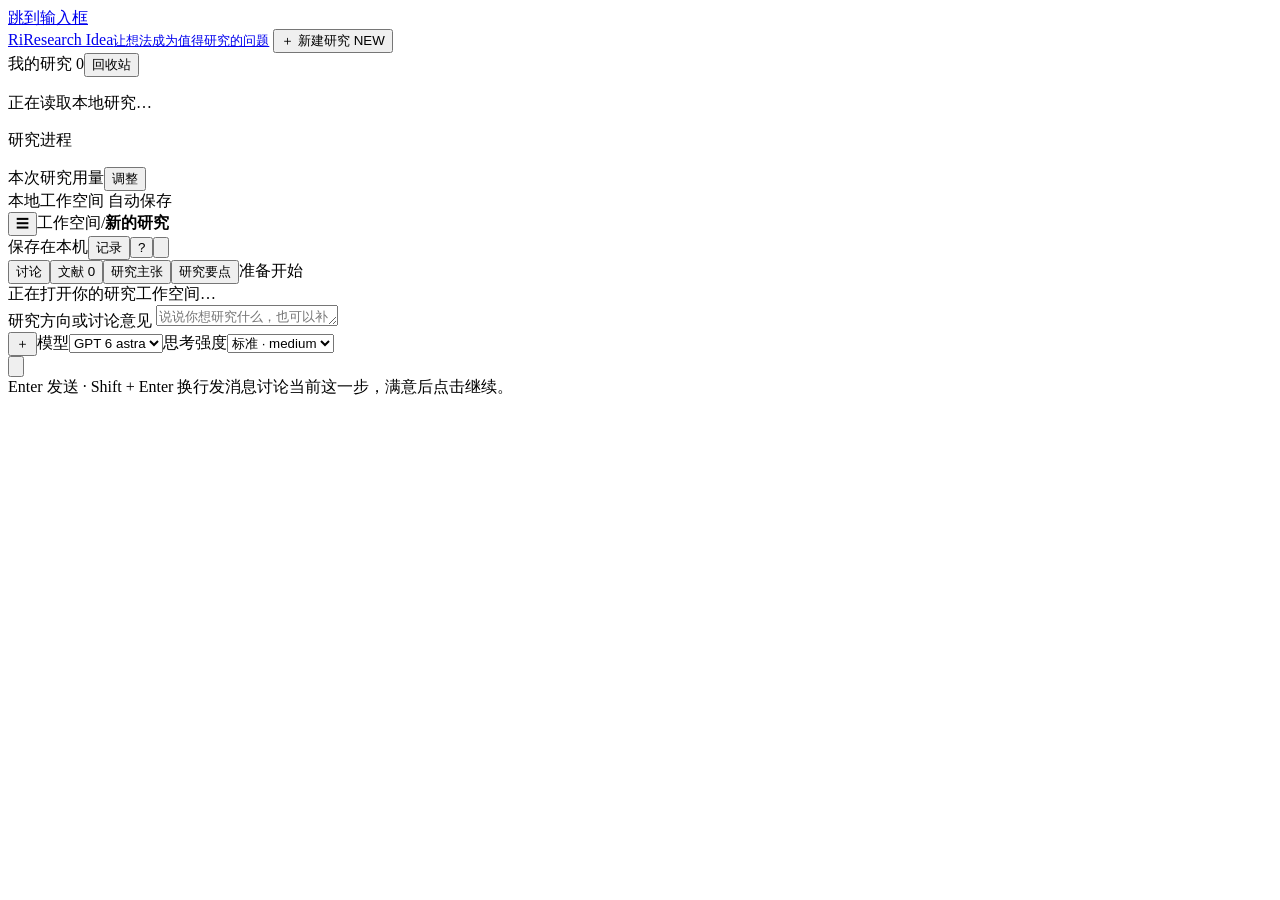
==== commit 97b1c429: "Make Web controls cover CLI workflows and fix display state" ====
--- a/src/research_idea/web_assets/index.html
+++ b/src/research_idea/web_assets/index.html
@@ -33,7 +33,7 @@
     <main class="workspace">
       <header class="topbar">
         <div class="breadcrumb"><button id="menu" class="icon-button mobile-only" aria-label="展开侧栏">☰</button><span class="muted">工作空间</span><span class="slash">/</span><strong id="project-title">新的研究</strong></div>
-        <div class="header-actions"><span id="save-status" class="save-status">保存在本机</span><button id="help-open" class="icon-button" aria-label="使用指南" title="使用指南">?</button><button id="settings-open" class="icon-button" aria-label="研究设置" title="研究设置"><svg viewBox="0 0 24 24" aria-hidden="true"><path d="M4 7h16M4 17h16M9 4v6m6 4v6"/></svg></button></div>
+        <div class="header-actions"><span id="save-status" class="save-status">保存在本机</span><button id="records-open" class="text-button" title="历史对话与当前讨论">记录</button><button id="help-open" class="icon-button" aria-label="使用指南" title="使用指南">?</button><button id="settings-open" class="icon-button" aria-label="研究设置" title="研究设置"><svg viewBox="0 0 24 24" aria-hidden="true"><path d="M4 7h16M4 17h16M9 4v6m6 4v6"/></svg></button></div>
       </header>
       <nav id="tabs" class="tabs" aria-label="研究内容"><button data-tab="discussion" aria-current="page">讨论</button><button data-tab="papers">文献 <span id="paper-count">0</span></button><button data-tab="report">研究主张</button><button data-tab="memory">研究要点</button><span id="stage-badge" class="stage-badge">准备开始</span></nav>
       <div id="scroll-region" class="scroll-region">
@@ -46,25 +46,37 @@
           <label for="composer" class="sr-only">研究方向或讨论意见</label>
           <textarea id="composer" rows="1" maxlength="32000" placeholder="说说你想研究什么，也可以补充初步想法与困惑…"></textarea>
           <div class="composer-toolbar">
-            <div class="model-controls"><span class="model-dot"></span><label class="sr-only" for="model">模型</label><select id="model"><option value="gpt-6-astra">GPT 6 astra</option></select><span class="control-divider"></span><label class="sr-only" for="effort">思考强度</label><select id="effort"><option value="medium">medium</option></select></div>
+            <div class="model-controls"><button id="attachment-open" type="button" class="icon-button" title="添加论文或研究说明" aria-label="添加附件">＋</button><span class="model-dot"></span><label class="sr-only" for="model">模型</label><select id="model"><option value="gpt-6-astra">GPT 6 astra</option></select><span class="control-divider"></span><label class="sr-only" for="effort">思考强度</label><select id="effort"><option value="medium">标准 · medium</option></select></div>
             <button id="send" type="submit" class="send-button" aria-label="发送消息"><svg viewBox="0 0 24 24" aria-hidden="true"><path d="M12 19V5m-6 6 6-6 6 6"/></svg></button>
           </div>
         </form>
-        <div class="composer-caption"><span>Enter 发送 · Shift + Enter 换行</span><span>先讨论，再推进。每一步由你决定。</span></div>
+        <div class="composer-caption"><span>Enter 发送 · Shift + Enter 换行</span><span id="discussion-hint">发消息讨论当前这一步，满意后点击继续。</span></div>
       </section>
     </main>
   </div>
   <dialog id="settings-dialog" class="modal">
     <form id="settings-form">
       <div class="modal-heading"><div><span class="eyebrow">WORKSPACE SETTINGS</span><h2>为这次研究设定边界</h2></div><button type="button" class="icon-button" data-close="settings-dialog" aria-label="关闭设置">×</button></div>
-      <p class="muted">设置仅用于当前研究；已保存的对话与进度会继续保留。</p>
+      <p class="muted">设置用于当前研究；新建研究会沿用。模型与思考强度在输入框下方选择。</p>
+      <div class="settings-actions"><button id="refresh-models" type="button" class="button secondary">刷新模型</button><button id="account-open" type="button" class="button secondary">查看登录方式</button></div>
       <div class="settings-grid">
         <label>模型调用上限<input name="max_calls" type="number" min="1" max="10000" required></label>
-        <label>运行时间上限（分钟）<input name="minutes" type="number" min="1" max="10080" required></label>
-        <label>初次选读论文数<input name="max_papers" type="number" min="1" max="100" required></label>
+        <label>运行时间上限（分钟）<input name="minutes" type="number" min="0.016" step="any" max="10080" required></label>
+        <label>背景正文选读上限<input name="max_papers" type="number" min="1" max="100" required></label>
         <label>单次调用超时（秒）<input name="timeout_s" type="number" min="1" max="86400" required></label>
       </div>
       <label class="checkbox-label"><input name="auto_search" type="checkbox"> 自动检索文献并尝试读取全文</label>
+      <details class="settings-section" id="search-settings"><summary>文献范围与阅读</summary>
+        <p class="muted small">默认检索会议论文与 CS arXiv。会议取最新公开一届，较新工作优先；arXiv 按下方时间窗口检索。</p>
+        <label class="field-label">arXiv 时间范围<select name="search_date_mode"><option value="rolling">动态窗口 · 按运行当天计算</option><option value="fixed">固定起止日期</option></select></label>
+        <div class="settings-grid" id="rolling-dates"><label>背景与已有方法（最近几个月）<input name="strategy_months" type="number" min="1" max="120"></label><label>动机与贡献对照（最近几个月）<input name="novelty_months" type="number" min="1" max="120"></label></div>
+        <div class="settings-grid" id="fixed-dates" hidden><label>起始日期<input name="search_since" type="date"></label><label>截止日期<input name="search_until" type="date"></label></div>
+        <label class="field-label">会议时间<select name="conference_policy"><option value="latest">每个会议最新公开的一届</option><option value="window">与 arXiv 使用相同日期窗口</option></select></label>
+        <label class="field-label">参考会议<input name="search_venues" placeholder="ACL EMNLP COLM ICLR，或 ai-recommended"></label>
+        <p class="muted small">用空格或逗号分隔。ai-recommended 选择推荐名单；留空则按主题检索。</p>
+        <div class="settings-grid"><label>每条检索先筛的论文数<input name="search_results_per_query" type="number" min="1" max="100" required></label><label>优先问题数量<input name="max_candidates" type="number" min="1" max="10" required></label></div>
+        <p class="muted small">首批摘要泛读最多 40 篇。正文选读上限控制背景阅读，之后按问题需要补读；所有调用共用总预算。</p>
+      </details>
       <label class="field-label">资源与研究约束<textarea name="constraints" rows="3" placeholder="例如：可用算力、研究周期、已有数据。未知条件可以保持待定。"></textarea></label>
       <div class="location-info"><span>当前项目</span><code id="project-path"></code><span>报告保存目录</span><code id="output-path"></code></div>
       <p id="settings-error" class="inline-error" role="alert"></p>
@@ -76,7 +88,20 @@
     <div class="guide-step"><b>01</b><div><h3>先说出你想探索什么</h3><p>输入领域、初步想法和困惑，不需要先准备一个完整的论文题目。发送后先与模型讨论。</p></div></div>
     <div class="guide-step"><b>02</b><div><h3>调研之后，停下来一起想</h3><p>点击“开始文献调研”。工具会梳理文献并暂停讨论方向；认可后继续深入，再讨论问题是否值得研究。</p></div></div>
     <div class="guide-step"><b>03</b><div><h3>满意之后，再推进下一步</h3><p>普通消息用于追问和纠正。“继续下一阶段”才推进流程。最终主张生成后，也可以继续提出修改意见。</p></div></div>
+    <div class="guide-step"><b>04</b><div><h3>需要什么，就从对应入口打开</h3><p><strong>模型与思考强度：</strong>输入框下方选择，自动保存。目录不完整时在设置中点“刷新模型”。</p><p><strong>论文和研究说明：</strong>输入框旁点击“＋”。论文加入文献库；研究说明先放入输入框，由你确认发送。</p><p><strong>预算、日期与会议：</strong>右上角设置。时间按分钟填写；“文献范围与阅读”中修改日期和会议。</p><p><strong>查过程与依据：</strong>讨论中的过程记录可展开或弹窗查看。上方“文献”中查看摘要、泛读笔记、原文位置和论文链接。</p><p><strong>修改与追溯：</strong>“记录”中查看当前讨论、搜索旧对话；“研究要点”显示持续保留的要求。直接发消息纠正即可。</p><p><strong>查看和下载结果：</strong>上方“研究主张” → “导出 Markdown”。设置中可以查看自动保存位置。</p><p><strong>切换和管理：</strong>左侧新建、选择研究；悬停可置顶或移至回收站。新建沿用设置，已用预算从零开始。</p></div></div>
     <div class="help-note">关闭网页不会停止后台研究。再次打开即可恢复。需要暂停时使用“停止运行”；关闭本地服务会停止任务并保留已完成的检查点。</div>
+    <details class="settings-section"><summary>可选：熟悉 CLI 的用户也可输入快捷命令</summary><div id="command-guide" class="prose">正在读取网页命令说明…</div></details>
+  </dialog>
+  <dialog id="result-dialog" class="modal result-modal"><div class="modal-heading"><h2 id="result-title">详情</h2><button class="icon-button" data-close="result-dialog" aria-label="关闭详情">×</button></div><div id="result-body" class="prose"></div></dialog>
+  <dialog id="records-dialog" class="modal">
+    <div class="modal-heading"><h2>讨论与记录</h2><button class="icon-button" data-close="records-dialog" aria-label="关闭记录">×</button></div>
+    <p class="muted">查看已保存的内容不会调用模型。需要修改判断，回到输入框直接说。</p>
+    <div class="settings-actions"><button class="button secondary" data-command="/problems detail">当前讨论</button><button class="button secondary" data-command="/status">研究状态</button><button class="button secondary" data-command="/details">最近一步分析</button><button class="button secondary" data-command="/config">当前设置</button></div>
+    <form id="history-form"><label class="field-label">查找历史对话<input id="history-query" placeholder="输入关键词；留空查看最近对话" maxlength="1000"></label><button class="button primary" type="submit">查看对话记录</button></form>
+  </dialog>
+  <dialog id="attachment-dialog" class="modal">
+    <div class="modal-heading"><h2>添加资料</h2><button class="icon-button" data-close="attachment-dialog" aria-label="关闭附件">×</button></div>
+    <form id="attachment-form"><label class="field-label">资料用途<select id="attachment-kind"><option value="papers">论文资料 · 加入文献库</option><option value="brief">研究说明 · 放入输入框讨论</option></select></label><label class="field-label">选择文件<input id="attachment-files" type="file" multiple accept=".pdf,.txt,.md,.json"></label><p class="muted small">论文支持 PDF、TXT、Markdown 和论文 JSON；研究说明支持 UTF-8 文本。一次最多 10 个文件、合计 8 MB。导入后不会自动调用模型。</p><p id="attachment-error" class="inline-error" role="alert"></p><button class="button primary" type="submit">添加资料</button></form>
   </dialog>
   <dialog id="trash-dialog" class="modal">
     <div class="modal-heading"><div><span class="eyebrow">RECYCLE BIN</span><h2>暂时收起的研究</h2></div><button class="icon-button" data-close="trash-dialog" aria-label="关闭回收站">×</button></div>
